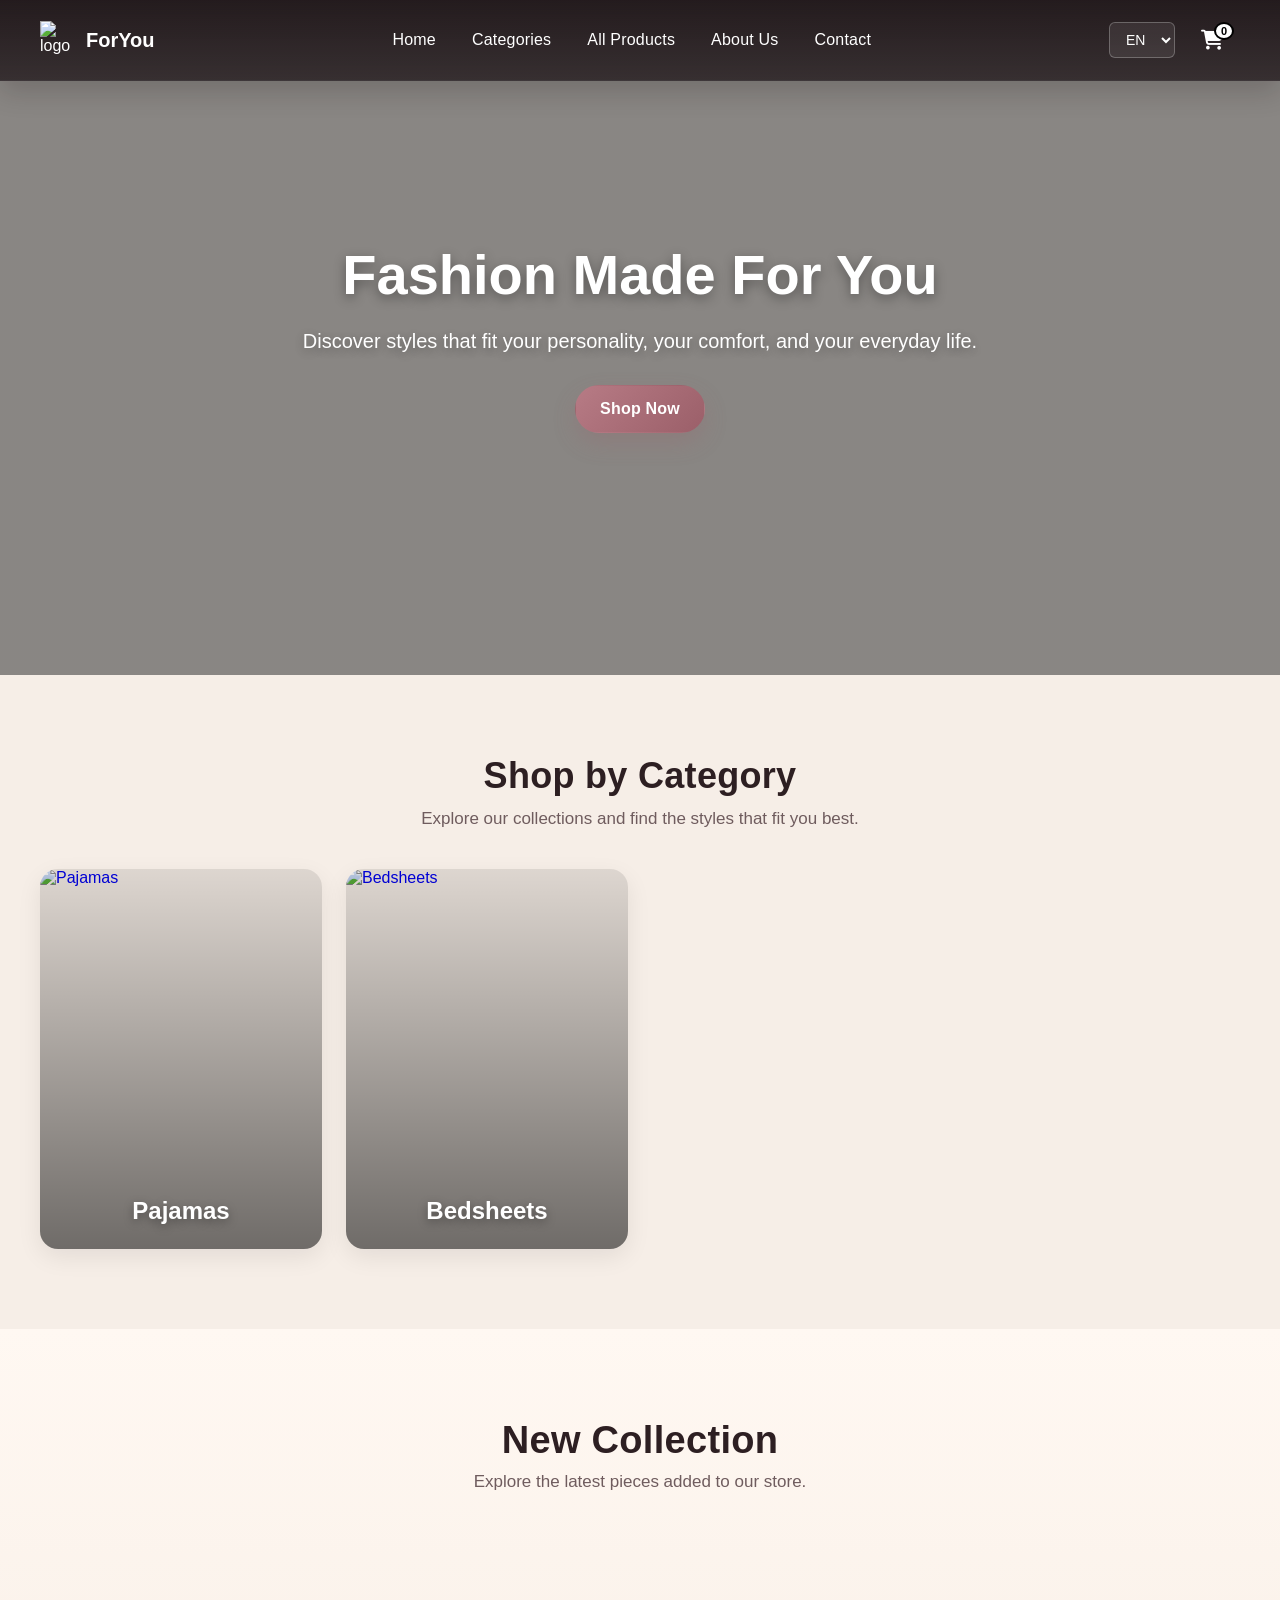
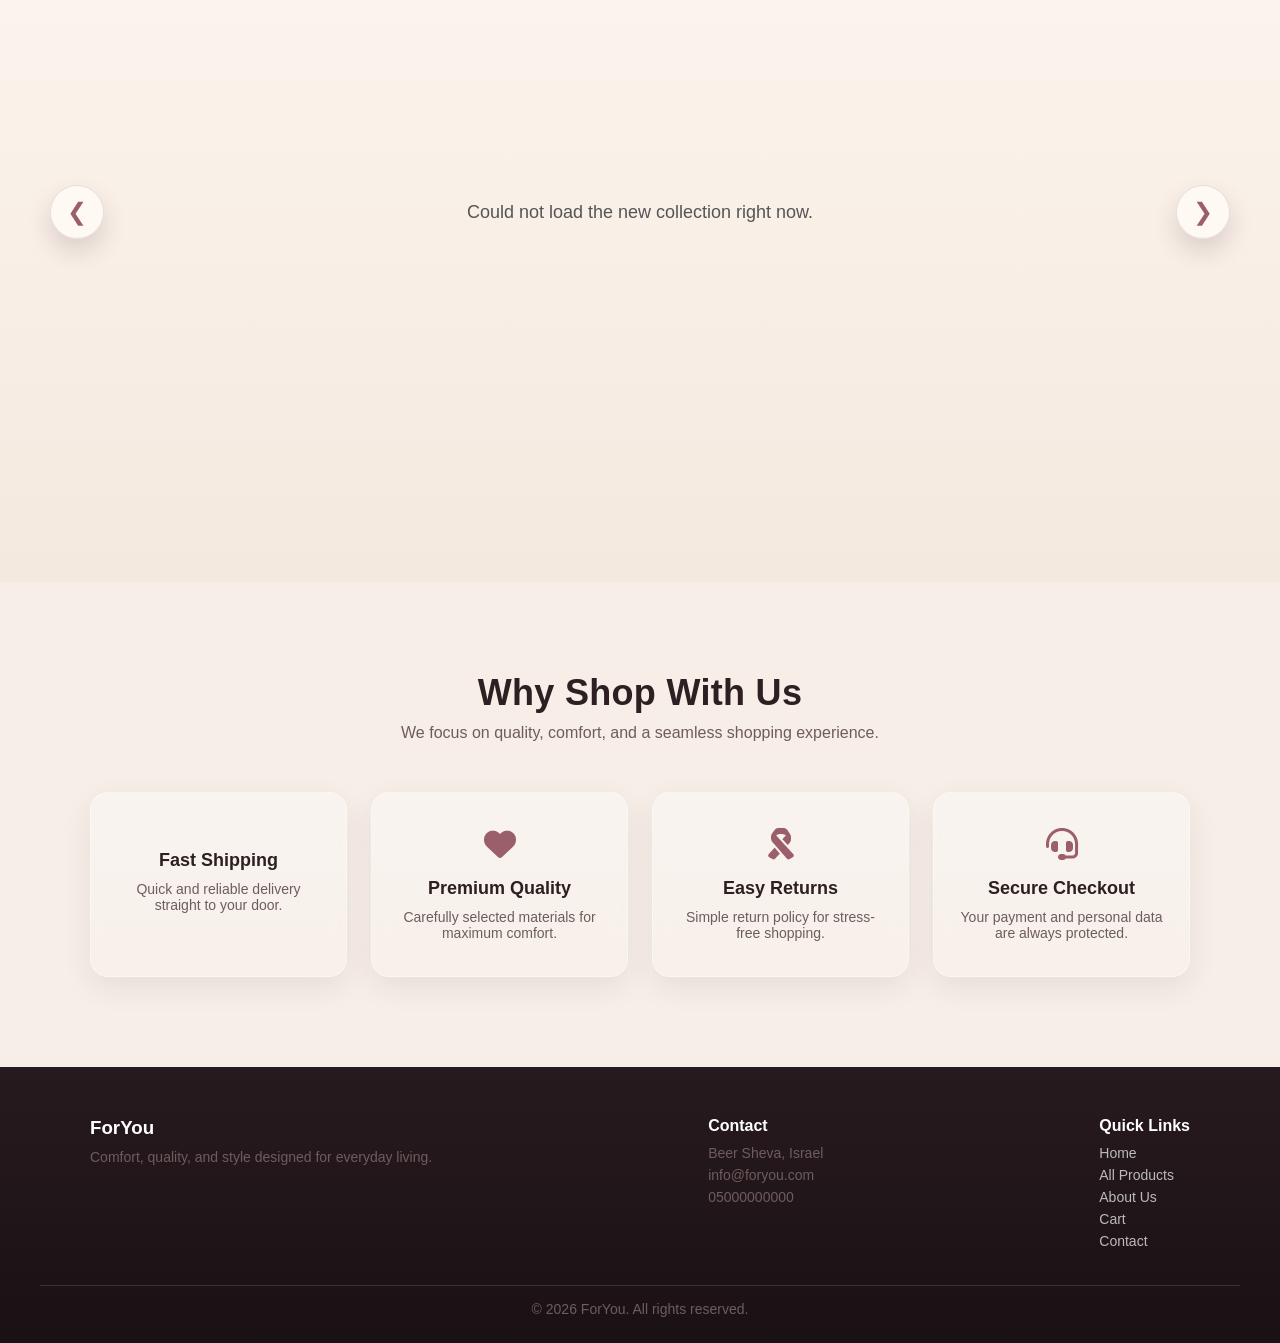
==== frontend/index.html @ 5f3ab76c "docs: add README, CONTRIBUTING, and MIT license" ====
<!doctype html>
<html lang="en">
  <head>
    <meta charset="UTF-8" />
    <link
      rel="stylesheet"
      href="https://cdnjs.cloudflare.com/ajax/libs/font-awesome/6.5.0/css/all.min.css"
    />
    <meta name="viewport" content="width=device-width, initial-scale=1.0" />
    <title>ForYou Store</title>
    <link rel="stylesheet" href="css/home.css" />
  </head>

  <body>
    <!-- Navigation Bar -->

    <header>
      <nav class="navbar">
        <a class="logolink" href="index.html">
          <div class="nav-left">
            <img
              src="https://upload.wikimedia.org/wikipedia/commons/a/a7/React-icon.svg"
              alt="logo"
              class="logo-img"
            />
            <span class="logo-text">ForYou</span>
          </div>
        </a>

        <ul class="nav-center" id="nav-menu">
          <li class="nav-item"><a href="index.html" data-i18n="home">Home</a></li>

          <li class="nav-item nav-item-categories">
            <div class="categories-nav-row">
              <a href="#" id="categoriesLink" data-i18n="categories">Categories</a>

              <button
                type="button"
                class="categories-toggle-mobile"
                id="mobileCategoriesToggle"
                aria-controls="mobileSubcategories"
                aria-expanded="false"
                aria-label="Open categories"
              >
                <i class="fa-solid fa-chevron-down"></i>
              </button>
            </div>

            <ul class="mobile-subcategories" id="mobileSubcategories">
              <!-- inserted by JS -->
            </ul>
          </li>

          <li class="nav-item"><a href="products.html" data-i18n="products">Products</a></li>
          <li class="nav-item"><a href="about.html" data-i18n="about">About Us</a></li>
          <li class="nav-item"><a href="#footer" data-i18n="contact">Contact</a></li>
        </ul>

        <div class="nav-right">
          <div class="language-switcher">
            <label for="languageSelect" class="sr-only" data-i18n="languageLabel">Select language</label>
            <select id="languageSelect" onchange="setLanguage(this.value)" aria-label="Select language">
              <option value="en">EN</option>
              <option value="he">HE</option>
            </select>
          </div>

          <a href="cart.html" class="cart">
            <i class="fa-solid fa-cart-shopping"></i>
            <span class="cart-count" id="cartCount">0</span>
          </a>

          <div class="menu-btn" id="menuBtn" aria-label="Open menu">☰</div>
        </div>
      </nav>
    </header>

    <div class="overlay" id="overlay"></div>

    <div class="categories-modal" id="categoriesModal" aria-hidden="true">
      <div class="categories-modal-content">
        <div class="categories-modal-header">
          <h2 data-i18n="checkCategories">Check Our Categories</h2>
          <button
            class="categories-close-btn"
            id="closeCategoriesModal"
            aria-label="Close categories"
          >
            <i class="fa-solid fa-xmark"></i>
          </button>
        </div>

        <div class="categories-modal-grid" id="categoriesModalGrid">
          <p class="categories-loading" data-i18n="loadingProducts">Loading products...</p>
        </div>
      </div>
    </div>

    <main>
      <!-- Hero Section -->

      <section class="hero">
        <div class="hero-content">
          <h1 data-i18n="heroTitle">Fashion Made For You</h1>

          <p data-i18n="heroText">
            Discover styles that fit your personality, your comfort, and your
            everyday life.
          </p>

          <a href="products.html" class="hero-btn" data-i18n="shopNow">Shop Now</a>
        </div>
      </section>

      <!-- Category -->
      <section class="categories-section">
        <div class="categories-header">
          <h2 data-i18n="shopByCategory">Shop by Category</h2>
          <p data-i18n="exploreCollections">Explore our collections and find the styles that fit you best.</p>
        </div>

        <div class="categories-grid">
          <a href="category.html?id=1" class="category-card">
            <img
              src="https://picsum.photos/seed/pajama/600/700"
              alt="Pajamas"
            />
            <div class="category-overlay">
              <h3 data-i18n="pajamas">Pajamas</h3>
            </div>
          </a>

          <a href="category.html?id=2" class="category-card">
            <img
              src="https://picsum.photos/seed/bedsheet/600/700"
              alt="Bedsheets"
            />
            <div class="category-overlay">
              <h3 data-i18n="bedsheets">Bedsheets</h3>
            </div>
          </a>
        </div>
      </section>

      <!-- New Collection -->

      <section class="new-collection-section">
        <div class="new-collection-header">
          <h2 data-i18n="newCollection">New Collection</h2>
          <p data-i18n="exploreLatest">Explore the latest pieces added to our store.</p>
        </div>

        <div class="new-collection-wrapper">
          <button
            class="collection-nav prev-btn"
            id="prevBtn"
            aria-label="Previous product"
          >
            &#10094;
          </button>

          <div class="collection-stage" id="collectionStage">
            <!-- cards inserted by JS -->
          </div>

          <button
            class="collection-nav next-btn"
            id="nextBtn"
            aria-label="Next product"
          >
            &#10095;
          </button>
        </div>
      </section>
      <!-- Why Shop with us -->
      <section class="why-shop">
        <div class="why-header">
          <h2 data-i18n="whyShop">Why Shop With Us</h2>
          <p data-i18n="shopFocus">
            We focus on quality, comfort, and a seamless shopping experience.
          </p>
        </div>

        <div class="why-grid">
          <div class="why-card">
            <i class="fa-solid fa-sparkles"></i>
            <h3 data-i18n="fastShipping">Fast Shipping</h3>
            <p data-i18n="shippingDesc">Quick and reliable delivery straight to your door.</p>
          </div>

          <div class="why-card">
            <i class="fa-solid fa-heart"></i>
            <h3 data-i18n="premiumQuality">Premium Quality</h3>
            <p data-i18n="qualityDesc">Carefully selected materials for maximum comfort.</p>
          </div>

          <div class="why-card">
            <i class="fa-solid fa-ribbon"></i>
            <h3 data-i18n="easyReturns">Easy Returns</h3>
            <p data-i18n="returnsDesc">Simple return policy for stress-free shopping.</p>
          </div>

          <div class="why-card">
            <i class="fa-solid fa-headset"></i>
            <h3 data-i18n="secureCheckout">Secure Checkout</h3>
            <p data-i18n="checkoutDesc">Your payment and personal data are always protected.</p>
          </div>
        </div>
      </section>

      <!--footer-->
      <footer class="footer" id="footer">
        <div class="footer-container">
          <div class="footer-brand">
            <h3 data-i18n="footerBrand">ForYou</h3>
            <p data-i18n="brandDesc">Comfort, quality, and style designed for everyday living.</p>
          </div>

          <div class="footer-contact">
            <h4 data-i18n="contactInfo">Contact</h4>
            <p data-i18n="beerSheva">Beer Sheva, Israel</p>
            <p data-i18n="email">info@foryou.com</p>
            <p data-i18n="phone">05000000000</p>
          </div>

          <div class="footer-links">
            <h4 data-i18n="quickLinks">Quick Links</h4>
            <a href="index.html" data-i18n="home">Home</a>
            <a href="products.html" data-i18n="products">Products</a>
            <a href="about.html" data-i18n="about">About Us</a>
            <a href="cart.html" data-i18n="cart">Cart</a>
            <a href="#footer" data-i18n="contact">Contact</a>
          </div>
        </div>

        <div class="footer-bottom">
          <p>© 2026 ForYou. All rights reserved.</p>
        </div>
      </footer>
      <script src="js/translations.js"></script>
      <script src="js/utils.js"></script>
      <script src="js/script.js"></script>
    </main>
  </body>
</html>
---- frontend/css/home.css ----
/* RESET */

* {
  margin: 0;
  padding: 0;
  box-sizing: border-box;
}

html,
body {
  height: 100%;
}

body {
  min-height: 100vh;
  display: flex;
  flex-direction: column;
}

.sr-only {
  position: absolute;
  width: 1px;
  height: 1px;
  padding: 0;
  margin: -1px;
  overflow: hidden;
  clip: rect(0, 0, 0, 0);
  white-space: nowrap;
  border: 0;
}

main {
  flex: 1;
}

/* NAVBAR */

.navbar {
  display: flex;
  align-items: center;
  justify-content: space-between;
  padding: 15px 40px;
  background: black;
  color: white;
  position: fixed;
  top: 0;
  left: 0;
  width: 100%;
  z-index: 1000;
  box-shadow: 0 2px 10px rgba(0, 0, 0, 0.8);
}

/* LOGO LINK */

.logolink {
  text-decoration: none;
  color: white;
}

/* LEFT SIDE */

.nav-left {
  display: flex;
  align-items: center;
  gap: 8px;
}

.logo-img {
  width: 38px;
  height: 38px;
  object-fit: contain;
  display: block;
  position: relative;
  z-index: 2000;
}

.logo-text {
  font-size: 20px;
  font-weight: bold;
  line-height: 1;
  position: relative;
  z-index: 2000;
}

/* CENTER LINKS */

.nav-center {
  list-style: none;
  display: flex;
  align-items: stretch;
}

.nav-item {
  display: flex;
  transition: background-color 0.25s ease;
}

.nav-item a {
  display: flex;
  align-items: center;
  padding: 15px 18px;
  text-decoration: none;
  color: white;
  font-size: 16px;
}

.nav-item:hover,
.nav-item:active {
  background-color: #222;
  border-radius: 8px;
  transition: background-color 0.25s ease;
}
.nav-item.active {
  background-color: #222;
  border-radius: 8px;
}
/* RIGHT SIDE */

.nav-right {
  display: flex;
  align-items: center;
  gap: 10px;
}

/* LANGUAGE SWITCHER */

.language-switcher select {
  background: transparent;
  border: 1px solid rgba(255, 255, 255, 0.3);
  color: white;
  padding: 8px 12px;
  border-radius: 6px;
  font-size: 14px;
  cursor: pointer;
  transition: background-color 0.25s ease, border-color 0.25s ease;
}

.language-switcher select:hover {
  background: rgba(255, 255, 255, 0.1);
  border-color: rgba(255, 255, 255, 0.5);
}

.language-switcher select:focus {
  outline: none;
  border-color: white;
  background: rgba(255, 255, 255, 0.1);
}

/* CART */

.cart {
  position: relative;
  display: flex;
  align-items: center;
  justify-content: center;
  padding: 12px;
  border-radius: 8px;
  text-decoration: none;
  color: white;
  transition: background-color 0.25s ease;
}

.cart:hover,
.cart:active {
  background-color: #222;
  border-radius: 8px;
  transition: background-color 0.25s ease;
}

.cart i {
  font-size: 20px;
}

.cart-count {
  position: absolute;
  top: -8px;
  right: -8px;
  background: #ff4444;
  color: white;
  border-radius: 50%;
  width: 20px;
  height: 20px;
  display: flex;
  align-items: center;
  justify-content: center;
  font-size: 12px;
  font-weight: bold;
  border: 2px solid black;
}

/* OVERLAY */

.overlay {
  position: fixed;
  inset: 0;
  background: rgba(0, 0, 0, 0.45);
  opacity: 0;
  visibility: hidden;
  transition:
    opacity 0.3s ease,
    visibility 0.3s ease;
  z-index: 999;
}

.overlay.active {
  opacity: 1;
  visibility: visible;
}

/* HERO PLACEHOLDER SECTIONS */

.hero {
  height: 75vh;
  display: flex;
  justify-content: center;
  align-items: center;
  text-align: center;
  padding: 20px;

  background-image:
    linear-gradient(rgba(0, 0, 0, 0.45), rgba(0, 0, 0, 0.45)),
    url("https://images.unsplash.com/photo-1529139574466-a303027c1d8b");
  background-size: cover;
  background-position: center;
  background-repeat: no-repeat;
}

.hero-content {
  color: white;
  max-width: 700px;
}

.hero-content h1 {
  font-size: 56px;
  font-weight: 700;
  margin-bottom: 18px;
  text-shadow: 0 4px 12px rgba(0, 0, 0, 0.35);
}

.hero-content p {
  font-size: 20px;
  line-height: 1.6;
  margin-bottom: 28px;
  text-shadow: 0 3px 10px rgba(0, 0, 0, 0.3);
}

.hero-btn {
  display: inline-block;
  padding: 16px 32px;
  background: white;
  color: black;
  text-decoration: none;
  font-size: 16px;
  font-weight: 600;
  border-radius: 50px;
  border: 2px solid white;
  transition:
    all 0.3s ease;
  box-shadow: 0 4px 15px rgba(0, 0, 0, 0.2);
  position: relative;
  overflow: hidden;
}

.hero-btn::before {
  content: '';
  position: absolute;
  top: 0;
  left: -100%;
  width: 100%;
  height: 100%;
  background: linear-gradient(90deg, transparent, rgba(0, 0, 0, 0.1), transparent);
  transition: left 0.5s;
}

.hero-btn:hover::before {
  left: 100%;
}

.hero-btn:hover {
  background: black;
  color: white;
  transform: translateY(-3px);
  box-shadow: 0 8px 25px rgba(0, 0, 0, 0.3);
}

.hero-btn:active {
  transform: translateY(-1px);
  box-shadow: 0 2px 10px rgba(0, 0, 0, 0.2);
}

/* RTL adjustments */
.rtl .hero-btn {
  display: block;
  margin: 0 auto;
}

/*Categories*/

.categories-section {
  padding: 80px 40px;
  background: #f8f8f8;
}

.categories-header {
  text-align: center;
  margin-bottom: 40px;
}

.categories-header h2 {
  font-size: 36px;
  margin-bottom: 12px;
  color: #111;
}

.categories-header p {
  font-size: 17px;
  color: #666;
}

.categories-grid {
  display: grid;
  grid-template-columns: repeat(4, 1fr);
  gap: 24px;
}

.category-card {
  position: relative;
  display: block;
  height: 380px;
  overflow: hidden;
  border-radius: 18px;
  text-decoration: none;
  box-shadow: 0 8px 24px rgba(0, 0, 0, 0.08);
}

.category-card img {
  width: 100%;
  height: 100%;
  object-fit: cover;
  display: block;
  transition: transform 0.4s ease;
}

.category-card:hover img {
  transform: scale(1.06);
}

.category-overlay {
  position: absolute;
  inset: 0;
  display: flex;
  align-items: flex-end;
  justify-content: center;
  padding: 24px;
  background: linear-gradient(to top, rgba(0, 0, 0, 0.55), rgba(0, 0, 0, 0.1));
}

.category-overlay h3 {
  color: white;
  font-size: 24px;
  font-weight: 700;
  text-shadow: 0 3px 10px rgba(0, 0, 0, 0.35);
}

/*New Collection Section*/
.new-collection-section {
  padding: 90px 20px;
  background: linear-gradient(to bottom, #faf8f6, #f3efea);
  overflow: hidden;
}

.new-collection-header {
  text-align: center;
  margin-bottom: 40px;
}

.new-collection-header h2 {
  font-size: 38px;
  color: #111;
  margin-bottom: 10px;
}

.new-collection-header p {
  font-size: 17px;
  color: #666;
}

/**
 * 3D Carousel: New Collection Slider
 * Uses perspective and transforms for depth effect
 * Card roles: current, prev, next, back-left, back-right
 * Smooth transitions on carousel navigation
 */
.collection-card {
  text-decoration: none;
  color: inherit;
  text-align: center;
}
.new-collection-wrapper {
  position: relative;
  max-width: 1200px;
  margin: 0 auto;
  min-height: 560px;
  display: flex;
  align-items: center;
  justify-content: center;
}

.collection-stage {
  position: relative;
  width: 100%;
  height: 520px;
  display: flex;
  align-items: center;
  justify-content: center;
  perspective: 1200px;
}

.collection-card {
  position: absolute;
  width: 320px;
  height: 460px;
  border-radius: 28px;
  overflow: hidden;
  background: white;
  box-shadow: 0 20px 45px rgba(0, 0, 0, 0.12);
  transition:
    transform 0.8s cubic-bezier(0.22, 1, 0.36, 1),
    opacity 0.8s ease,
    filter 0.8s ease,
    box-shadow 0.8s ease;
  will-change: transform, opacity, filter;
}

.collection-card img {
  width: 100%;
  height: 72%;
  object-fit: cover;
  display: block;
}

.collection-card-content {
  padding: 18px 18px 20px;
  background: white;
  height: 28%;
  display: flex;
  flex-direction: column;
  justify-content: center;
}

.collection-card-title {
  font-size: 20px;
  font-weight: 700;
  color: #111;
  margin-bottom: 8px;
}

.collection-card-price {
  font-size: 17px;
  font-weight: 600;
  color: #444;
}

.collection-card.current {
  z-index: 5;
  transform: translateX(0) scale(1.08);
  opacity: 1;
  filter: blur(0);
  box-shadow: 0 28px 60px rgba(0, 0, 0, 0.18);
}

.collection-card.prev {
  z-index: 4;
  transform: translateX(-240px) scale(0.88) rotateY(10deg);
  opacity: 0.72;
  filter: blur(2px);
}

.collection-card.next {
  z-index: 4;
  transform: translateX(240px) scale(0.88) rotateY(-10deg);
  opacity: 0.72;
  filter: blur(2px);
}

.collection-card.back-left {
  z-index: 2;
  transform: translateX(-390px) scale(0.72) rotateY(16deg);
  opacity: 0.34;
  filter: blur(5px);
}

.collection-card.back-right {
  z-index: 2;
  transform: translateX(390px) scale(0.72) rotateY(-16deg);
  opacity: 0.34;
  filter: blur(5px);
}

.collection-nav {
  position: absolute;
  top: 50%;
  transform: translateY(-50%);
  width: 54px;
  height: 54px;
  border: none;
  border-radius: 50%;
  background: rgba(255, 255, 255, 0.92);
  color: #111;
  font-size: 24px;
  cursor: pointer;
  z-index: 10;
  box-shadow: 0 10px 24px rgba(0, 0, 0, 0.14);
  transition:
    transform 0.25s ease,
    background-color 0.25s ease;
}

.collection-nav:hover {
  transform: translateY(-50%) scale(1.08);
  background: white;
}

.prev-btn {
  left: 10px;
}

.next-btn {
  right: 10px;
}

.collection-loading,
.collection-error,
.collection-empty {
  font-size: 18px;
  color: #555;
  text-align: center;
  padding: 40px 20px;
}

@media (max-width: 1000px) {
  .collection-card {
    width: 280px;
    height: 420px;
  }

  .collection-card.prev {
    transform: translateX(-180px) scale(0.84);
  }

  .collection-card.next {
    transform: translateX(180px) scale(0.84);
  }

  .collection-card.back-left {
    transform: translateX(-290px) scale(0.68);
  }

  .collection-card.back-right {
    transform: translateX(290px) scale(0.68);
  }
}

@media (max-width: 700px) {
  .new-collection-wrapper {
    min-height: 480px;
  }

  .collection-stage {
    height: 440px;
  }

  .collection-card {
    width: 240px;
    height: 360px;
  }

  .collection-card.current {
    transform: translateX(0) scale(1.03);
  }

  .collection-card.prev {
    transform: translateX(-95px) scale(0.78);
    opacity: 0.5;
    filter: blur(3px);
  }

  .collection-card.next {
    transform: translateX(95px) scale(0.78);
    opacity: 0.5;
    filter: blur(3px);
  }

  .collection-card.back-left,
  .collection-card.back-right {
    opacity: 0;
    pointer-events: none;
  }

  .collection-card-content {
    padding: 14px;
  }

  .collection-card-title {
    font-size: 17px;
  }

  .collection-card-price {
    font-size: 15px;
  }

  .collection-nav {
    width: 46px;
    height: 46px;
    font-size: 20px;
  }
}

/*Why Shop with us*/

.why-shop {
  padding: 90px 40px;
  background: #f8f8f8;
}

.why-header {
  text-align: center;
  margin-bottom: 50px;
}

.why-header h2 {
  font-size: 36px;
  margin-bottom: 10px;
  color: #111;
}

.why-header p {
  color: #666;
  font-size: 16px;
}

.why-grid {
  max-width: 1100px;
  margin: auto;

  display: grid;
  grid-template-columns: repeat(4, 1fr);
  gap: 30px;
}

.why-card {
  background: white;
  padding: 35px 25px;
  border-radius: 16px;

  text-align: center;

  box-shadow: 0 8px 20px rgba(0, 0, 0, 0.06);

  transition:
    transform 0.3s ease,
    box-shadow 0.3s ease;
}

.why-card:hover {
  transform: translateY(-6px);
  box-shadow: 0 15px 35px rgba(0, 0, 0, 0.1);
}

.why-card i {
  font-size: 32px;
  margin-bottom: 18px;
  color: #000;
}

.why-card h3 {
  font-size: 18px;
  margin-bottom: 10px;
}

.why-card p {
  font-size: 14px;
  color: #666;
}

@media (max-width: 900px) {
  .why-grid {
    grid-template-columns: repeat(2, 1fr);
  }
}

@media (max-width: 500px) {
  .why-grid {
    grid-template-columns: 1fr;
  }
}
.cart {
  display: flex;
  align-items: center;
  justify-content: center;
  padding: 15px 16px;
  border-radius: 8px;
  cursor: pointer;
  transition: background-color 0.3s ease;
  font-size: 20px;
  position: relative;
  text-decoration: none;
  color: white;
}

.cart:hover {
  background-color: #222;
}

.cart-count {
  position: absolute;
  top: 7px;
  right: 6px;
  min-width: 18px;
  height: 18px;
  border-radius: 50%;
  background: white;
  color: black;
  font-size: 11px;
  font-weight: 700;
  display: flex;
  align-items: center;
  justify-content: center;
  padding: 0 4px;
}

.categories-nav-row {
  display: flex;
  align-items: center;
  width: 100%;
}

.categories-nav-row a {
  flex: 1;
}

.categories-toggle-mobile {
  display: none;
  background: transparent;
  border: none;
  color: white;
  font-size: 14px;
  cursor: pointer;
  padding: 10px 12px;
}

.categories-toggle-mobile i {
  transition: transform 0.25s ease;
}

.categories-toggle-mobile.open i {
  transform: rotate(180deg);
}

.mobile-subcategories {
  display: none;
  list-style: none;
  width: 100%;
  padding-left: 10px;
  margin-top: 6px;
}

.mobile-subcategories.active {
  display: block;
}

.mobile-subcategories li {
  width: 100%;
}

.mobile-subcategories li a {
  display: block;
  width: 100%;
  padding: 10px 12px;
  color: #ddd;
  text-decoration: none;
  font-size: 14px;
  border-radius: 8px;
}

.mobile-subcategories li a:hover {
  background: #1d1d1d;
  color: white;
}

.categories-modal {
  position: fixed;
  inset: 0;
  background: rgba(0, 0, 0, 0.55);
  display: none;
  align-items: center;
  justify-content: center;
  padding: 30px;
  z-index: 3000;
}

.categories-modal.active {
  display: flex;
}

.categories-modal-content {
  width: min(1000px, 100%);
  max-height: 85vh;
  overflow-y: auto;
  background: white;
  border-radius: 24px;
  padding: 28px;
  box-shadow: 0 25px 60px rgba(0, 0, 0, 0.2);
}

.categories-modal-header {
  display: flex;
  align-items: center;
  justify-content: space-between;
  margin-bottom: 28px;
}

.categories-modal-header h2 {
  font-size: 32px;
  color: #111;
}

.categories-close-btn {
  width: 44px;
  height: 44px;
  border: none;
  background: #f2f2f2;
  border-radius: 50%;
  cursor: pointer;
  font-size: 18px;
}

.categories-close-btn:hover {
  background: #e8e8e8;
}

.categories-modal-grid {
  display: grid;
  grid-template-columns: repeat(3, 1fr);
  gap: 22px;
}

.category-modal-card {
  display: flex;
  align-items: center;
  justify-content: center;
  min-height: 160px;
  text-decoration: none;
  color: #111;
  background: #fafafa;
  border-radius: 18px;
  box-shadow: 0 8px 22px rgba(0, 0, 0, 0.07);
  transition:
    transform 0.25s ease,
    box-shadow 0.25s ease;
  padding: 20px;
  text-align: center;
}

.category-modal-card:hover {
  transform: translateY(-4px);
  box-shadow: 0 14px 28px rgba(0, 0, 0, 0.1);
}

.category-modal-card h3 {
  font-size: 22px;
}

.categories-loading,
.categories-error,
.categories-empty {
  grid-column: 1 / -1;
  text-align: center;
  font-size: 16px;
  color: #666;
  padding: 30px 10px;
}

@media (max-width: 900px) {
  .categories-modal-grid {
    grid-template-columns: repeat(2, 1fr);
  }
}

@media (max-width: 600px) {
  .categories-toggle-mobile {
    display: block;
  }

  .categories-modal {
    display: none !important;
  }

  .categories-modal-grid {
    grid-template-columns: 1fr;
  }

  .nav-item-categories {
    flex-direction: column;
    align-items: stretch;
  }
}

.footer {
  background: #111;
  color: white;
  padding: 50px 40px 20px;
}

.footer-container {
  max-width: 1100px;
  margin: auto;

  display: flex;
  justify-content: space-between;
  gap: 40px;

  flex-wrap: wrap;
}

.footer h3 {
  margin-bottom: 10px;
}

.footer h4 {
  margin-bottom: 10px;
}

.footer p {
  color: #bbb;
  font-size: 14px;
  margin-bottom: 6px;
}

.footer-links a {
  display: block;
  text-decoration: none;
  color: #bbb;
  font-size: 14px;
  margin-bottom: 6px;
}

.footer-links a:hover {
  color: white;
}

.footer-bottom {
  text-align: center;
  margin-top: 30px;
  border-top: 1px solid #333;
  padding-top: 15px;
  font-size: 13px;
  color: #888;
}
@media (max-width: 700px) {
  .footer-container {
    flex-direction: column;
    gap: 25px;
  }
}

/* MENU BUTTON */

.menu-btn {
  display: none;
  align-items: center;
  justify-content: center;
  padding: 12px 16px;
  border-radius: 8px;
  cursor: pointer;
  transition: background-color 0.3s ease;
  font-size: 26px;
}

.menu-btn:hover,
.menu-btn:active {
  background-color: #222;
  border-radius: 8px;
  transition: background-color 0.25s ease;
}

.menu-btn:focus-visible,
.categories-toggle-mobile:focus-visible,
.categories-close-btn:focus-visible,
.language-switcher select:focus-visible {
  outline: 2px solid #ffffff;
  outline-offset: 2px;
}

/* MOBILE */

@media (max-width: 600px) {
  .navbar {
    padding: 15px 20px;
  }

  .menu-btn {
    display: flex;
  }

  .nav-center {
    position: fixed;
    top: 0;
    left: 0;
    width: 60%;
    max-width: 280px;
    height: 100vh;
    background: black;
    flex-direction: column !important;
    align-items: flex-start;
    gap: 12px;
    padding: 90px 20px 20px 20px;
    transform: translateX(-100%);
    transition: transform 0.8s ease;
    z-index: 1000;
  }
  .nav-center {
    box-shadow: none;
  }

  .nav-center.active {
    transform: translateX(0);
    box-shadow: 6px 0 25px rgba(0, 0, 0, 0.35);
  }

  .nav-item {
    width: 100%;
    border-radius: 8px;
  }

  .nav-item a {
    width: 100%;
    padding: 14px 12px;
  }
}

/* Hebrew mobile menu from right */
body.rtl .nav-center {
  left: auto;
  right: 0;
  transform: translateX(100%);
  align-items: flex-end;
}

body.rtl .nav-center.active {
  transform: translateX(0);
}

@media (max-width: 600px) {
  .hero {
    height: 65vh;
    padding: 20px 16px;
  }

  .hero-content h1 {
    font-size: 34px;
    margin-bottom: 14px;
  }

  .hero-content p {
    font-size: 16px;
    margin-bottom: 22px;
  }

  .hero-btn {
    padding: 12px 24px;
    font-size: 15px;
  }
}

@media (max-width: 900px) {
  .categories-grid {
    grid-template-columns: repeat(2, 1fr);
  }
}

@media (max-width: 600px) {
  .categories-section {
    padding: 60px 20px;
  }

  .categories-header h2 {
    font-size: 28px;
  }

  .categories-header p {
    font-size: 15px;
  }

  .categories-grid {
    grid-template-columns: 1fr;
    gap: 18px;
  }

  .category-card {
    height: 300px;
  }

  .category-overlay h3 {
    font-size: 22px;
  }
}

/* About Section */
.about-section {
  padding: 80px 40px;
  background: #f8f8f8;
  min-height: 60vh;
}

.about-header {
  text-align: center;
  margin-bottom: 50px;
}

.about-header h1 {
  font-size: 42px;
  color: #111;
  margin-bottom: 15px;
  font-weight: 700;
}

.about-header p {
  font-size: 18px;
  color: #666;
  line-height: 1.5;
}

.about-content {
  max-width: 1100px;
  margin: 0 auto;
  display: grid;
  grid-template-columns: 1fr 1fr;
  gap: 50px;
  align-items: start;
}

.about-text h2 {
  font-size: 28px;
  color: #111;
  margin-bottom: 15px;
  font-weight: 600;
}

.about-text p {
  font-size: 16px;
  color: #555;
  line-height: 1.6;
  margin-bottom: 20px;
}

.about-text ul {
  list-style: none;
  padding: 0;
}

.about-text li {
  font-size: 16px;
  color: #555;
  margin-bottom: 8px;
  padding-left: 20px;
  position: relative;
}

.about-text li::before {
  content: "✓";
  color: #000;
  font-weight: bold;
  position: absolute;
  left: 0;
}

.about-image img {
  width: 100%;
  height: auto;
  border-radius: 16px;
  box-shadow: 0 10px 30px rgba(0, 0, 0, 0.1);
}

@media (max-width: 900px) {
  .about-content {
    grid-template-columns: 1fr;
    gap: 30px;
  }

  .about-header h1 {
    font-size: 32px;
  }
}

@media (max-width: 600px) {
  .about-section {
    padding: 60px 20px;
  }

  .about-header h1 {
    font-size: 28px;
  }

  .about-text h2 {
    font-size: 24px;
  }
}

/* RTL SUPPORT */

body.rtl {
  direction: rtl;
}

.rtl-text {
  direction: rtl;
  text-align: right;
}

body.rtl .nav-center {
  flex-direction: row-reverse;
}

body.rtl .nav-center {
  direction: ltr; /* Keep navbar LTR for consistency */
}

body.rtl .hero-content {
  direction: rtl;
  text-align: right;
}

body.rtl .categories-header,
body.rtl .new-collection-header,
body.rtl .why-header {
  direction: rtl;
  text-align: right;
}

body.rtl .why-card p,
body.rtl .categories-header p,
body.rtl .new-collection-header p,
body.rtl .hero-content p {
  direction: rtl;
  text-align: right;
}

body.rtl .footer-container {
  direction: rtl;
  text-align: right;
}

body.rtl .footer p,
body.rtl .footer a {
  direction: rtl;
  text-align: right;
}

/* Keep carousel LTR to preserve functionality */
body.rtl .new-collection-wrapper {
  direction: ltr;
}

body.rtl .hero-btn,
body.rtl .why-card,
body.rtl .category-card,
body.rtl .collection-card {
  margin-left: auto;
  margin-right: auto;
  text-align: center;
}

/* HEBREW FONT */

@import url('https://fonts.googleapis.com/css2?family=Assistant:wght@300;400;500;600;700&display=swap');

body.rtl {
  font-family: 'Assistant', sans-serif;
}

/* Premium warm theme polish (non-breaking visual overrides) */
:root {
  --bg-soft: #f9f4ef;
  --bg-section: #f6eee7;
  --surface: #fffaf6;
  --surface-strong: #ffffff;
  --text-main: #2d1f22;
  --text-soft: #6f5c5e;
  --accent: #b77b85;
  --accent-deep: #9b5f69;
  --border-soft: rgba(116, 80, 85, 0.16);
  --shadow-soft: 0 10px 30px rgba(77, 43, 50, 0.08);
  --shadow-hover: 0 18px 36px rgba(77, 43, 50, 0.14);
}

body {
  background: var(--bg-soft);
  color: var(--text-main);
  font-family: "Segoe UI", "Inter", Arial, sans-serif;
}

.navbar {
  background: linear-gradient(to bottom, rgba(27, 18, 21, 0.92), rgba(27, 18, 21, 0.75));
  border-bottom: 1px solid rgba(255, 255, 255, 0.12);
  box-shadow: 0 10px 28px rgba(23, 13, 17, 0.2);
  transition: background-color 0.35s ease, box-shadow 0.35s ease, backdrop-filter 0.35s ease;
}

.navbar.scrolled {
  background: rgba(35, 22, 27, 0.58);
  backdrop-filter: saturate(140%) blur(10px);
  box-shadow: 0 8px 24px rgba(23, 13, 17, 0.28);
}

.nav-item a {
  letter-spacing: 0.2px;
}

.nav-item:hover,
.nav-item:active,
.nav-item.active,
.cart:hover,
.cart:active,
.menu-btn:hover,
.menu-btn:active {
  background-color: rgba(255, 255, 255, 0.1);
}

.language-switcher select {
  background: rgba(255, 255, 255, 0.08);
  border: 1px solid rgba(255, 255, 255, 0.25);
}

.language-switcher select option {
  color: #1b1114;
}

.categories-section,
.why-shop,
.about-section {
  background: var(--bg-section);
}

.new-collection-section {
  background: linear-gradient(to bottom, #fff8f2, #f4e9df);
}

.categories-header h2,
.new-collection-header h2,
.why-header h2,
.about-header h1 {
  color: var(--text-main);
  letter-spacing: 0.3px;
}

.categories-header p,
.new-collection-header p,
.why-header p,
.about-header p,
.about-text p,
.footer p {
  color: var(--text-soft);
}

/* Unified button language for primary actions */
.hero-btn,
.add-to-cart-btn,
.cart-btn,
.cart-btn-dark,
.cart-btn-light {
  display: inline-flex;
  align-items: center;
  justify-content: center;
  min-height: 48px;
  padding: 13px 24px;
  border-radius: 999px;
  border: 1px solid transparent;
  background: linear-gradient(135deg, var(--accent), var(--accent-deep));
  color: #fff;
  font-weight: 600;
  letter-spacing: 0.2px;
  box-shadow: 0 10px 22px rgba(155, 95, 105, 0.26);
  transition: transform 0.22s ease, box-shadow 0.22s ease, filter 0.22s ease;
}

.hero-btn:hover,
.add-to-cart-btn:hover,
.cart-btn:hover,
.cart-btn-dark:hover,
.cart-btn-light:hover {
  transform: translateY(-2px);
  box-shadow: 0 14px 28px rgba(155, 95, 105, 0.34);
  filter: brightness(1.04);
}

.hero-btn:active,
.add-to-cart-btn:active,
.cart-btn:active,
.cart-btn-dark:active,
.cart-btn-light:active {
  transform: translateY(0);
}

.collection-nav {
  border: 1px solid var(--border-soft);
  background: rgba(255, 250, 246, 0.9);
  color: var(--accent-deep);
  box-shadow: 0 12px 24px rgba(77, 43, 50, 0.16);
}

.collection-nav:hover {
  background: #fff;
}

.collection-card {
  border: 1px solid rgba(183, 123, 133, 0.14);
  box-shadow: 0 20px 44px rgba(77, 43, 50, 0.12);
  transition:
    transform 0.95s cubic-bezier(0.2, 0.8, 0.2, 1),
    opacity 0.85s ease,
    filter 0.85s ease,
    box-shadow 0.85s ease;
}

.collection-card.current {
  box-shadow: 0 30px 56px rgba(77, 43, 50, 0.2);
  animation: collectionFloat 4.5s ease-in-out infinite;
}

.collection-card-content {
  background: var(--surface);
  transition: transform 0.4s ease;
}

.collection-card-title,
.collection-card-price {
  color: var(--text-main);
}

.collection-card.current .collection-card-content {
  transform: translateY(-2px);
}

@keyframes collectionFloat {
  0%,
  100% {
    transform: translateX(0) scale(1.08);
  }
  50% {
    transform: translateX(0) scale(1.095);
  }
}

.why-grid {
  gap: 24px;
}

.why-card {
  background: linear-gradient(
    to bottom,
    rgba(255, 255, 255, 0.34),
    rgba(255, 250, 246, 0.2)
  );
  border: 1px solid rgba(255, 255, 255, 0.36);
  box-shadow: var(--shadow-soft);
  border-radius: 18px;
  backdrop-filter: blur(8px);
  transition: transform 0.25s ease, box-shadow 0.25s ease, border-color 0.25s ease;
}

.why-card:hover {
  transform: translateY(-6px);
  box-shadow: var(--shadow-hover);
  border-color: rgba(183, 123, 133, 0.42);
}

.why-card i {
  color: var(--accent-deep);
}

.why-card p {
  color: var(--text-soft);
}

.footer {
  background: linear-gradient(to bottom, #271a1e, #1a1114);
}

/* Keep navbar alignment stable in Hebrew on desktop */
body.rtl .navbar {
  direction: ltr;
}

body.rtl .nav-center {
  flex-direction: row-reverse !important;
  justify-content: center;
  left: auto;
  right: auto;
  transform: none;
  align-items: stretch;
}

/* Keep centered CTAs centered in both LTR/RTL */
body.rtl .hero-btn,
body.rtl .cart-btn,
body.rtl .add-to-cart-btn {
  margin-inline: auto;
}

@media (max-width: 600px) {
  .navbar {
    background: rgba(28, 18, 22, 0.9);
  }

  body.rtl .nav-center {
    left: auto;
    right: 0;
    transform: translateX(100%);
    align-items: flex-end;
    justify-content: flex-start;
  }

  body.rtl .nav-center.active {
    transform: translateX(0);
  }
}
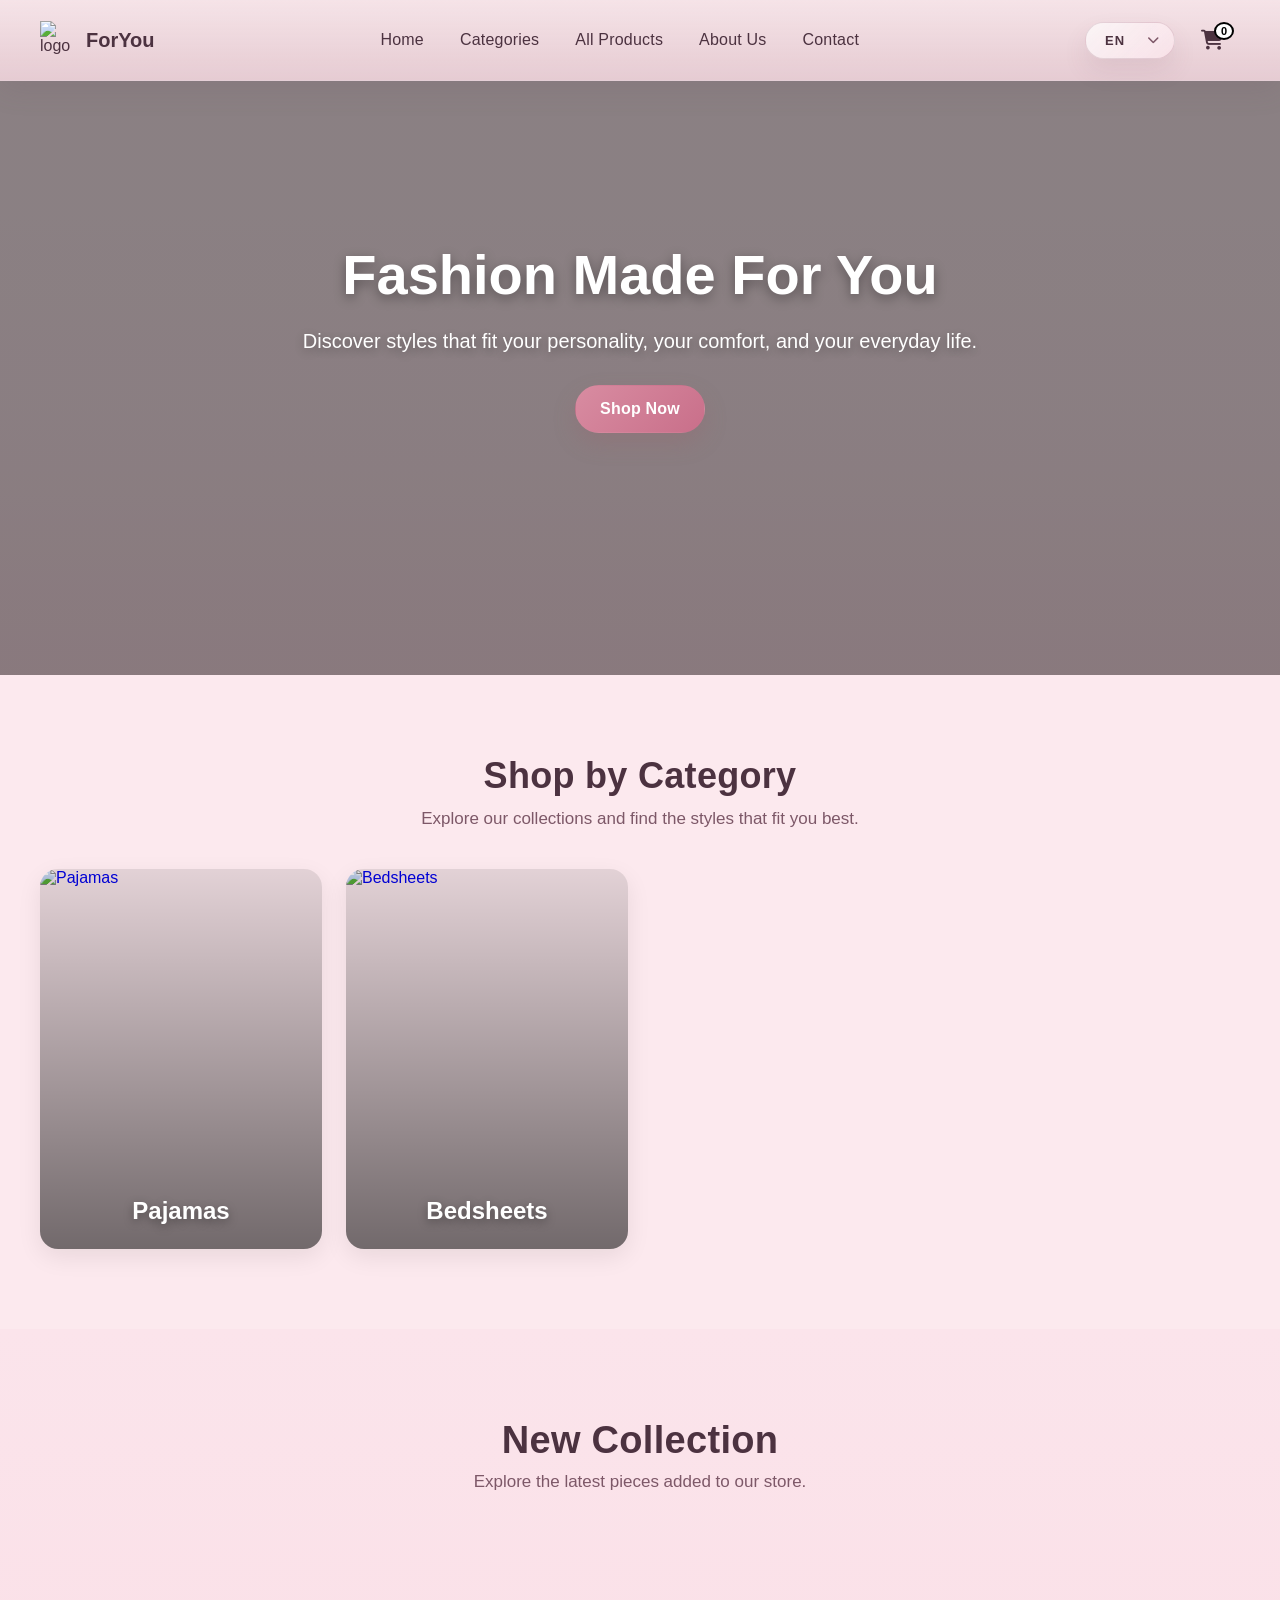
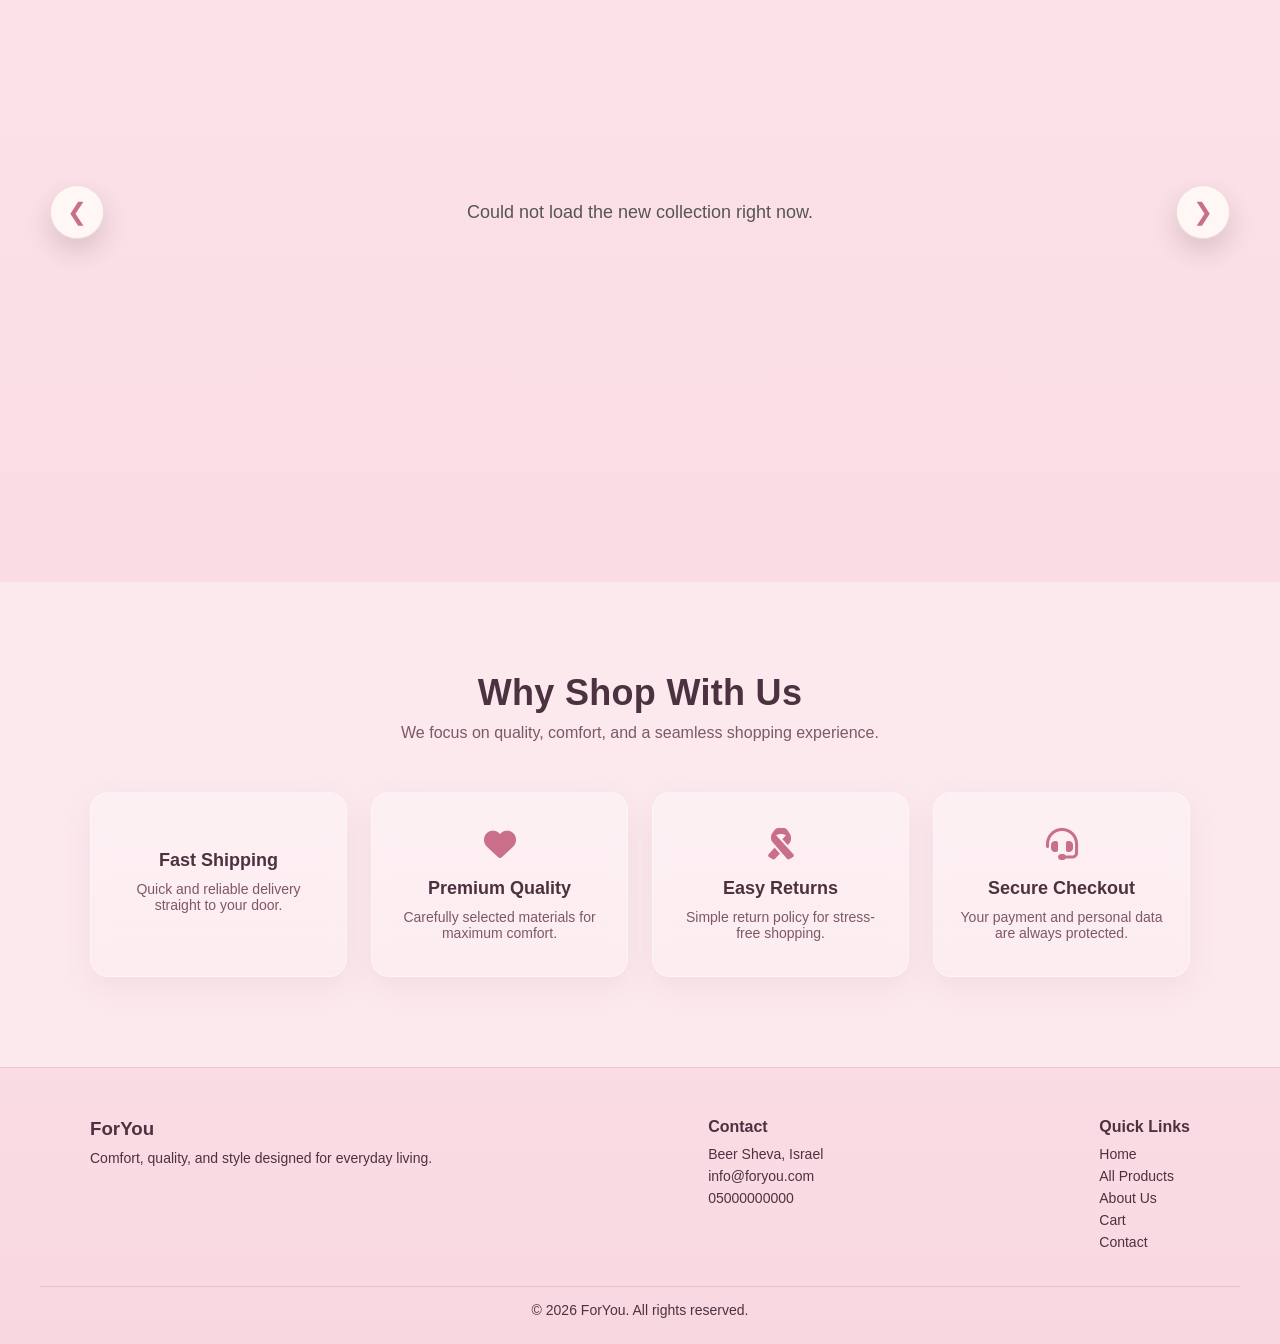
==== commit b6e623de: "feat: themed language dropdown, pink color palette, parallax hero, Hebrew RTL centering" ====
--- a/frontend/index.html
+++ b/frontend/index.html
@@ -57,12 +57,23 @@
         </ul>
 
         <div class="nav-right">
-          <div class="language-switcher">
-            <label for="languageSelect" class="sr-only" data-i18n="languageLabel">Select language</label>
-            <select id="languageSelect" onchange="setLanguage(this.value)" aria-label="Select language">
-              <option value="en">EN</option>
-              <option value="he">HE</option>
-            </select>
+          <div class="language-switcher" data-language-switcher>
+            <button
+              type="button"
+              class="language-toggle"
+              data-language-toggle
+              aria-label="Select language"
+              aria-haspopup="true"
+              aria-expanded="false"
+            >
+              <span class="language-current" data-language-current>EN</span>
+              <i class="fa-solid fa-chevron-down"></i>
+            </button>
+
+            <div class="language-menu" data-language-menu hidden>
+              <button type="button" class="language-option" data-language-option="en">English</button>
+              <button type="button" class="language-option" data-language-option="he">עברית</button>
+            </div>
           </div>
 
           <a href="cart.html" class="cart">
--- a/frontend/css/home.css
+++ b/frontend/css/home.css
@@ -124,26 +124,138 @@
 
 /* LANGUAGE SWITCHER */
 
-.language-switcher select {
+.language-switcher {
+  position: relative;
+  display: flex;
+  align-items: center;
+  min-width: 88px;
+  border-radius: 999px;
+  overflow: visible;
+  background: linear-gradient(135deg, rgba(255, 255, 255, 0.12), rgba(255, 255, 255, 0.05));
+  border: 1px solid rgba(255, 255, 255, 0.22);
+  box-shadow: 0 10px 22px rgba(11, 7, 8, 0.18);
+  backdrop-filter: blur(10px);
+  transition:
+    transform 0.25s ease,
+    border-color 0.25s ease,
+    box-shadow 0.25s ease,
+    background-color 0.25s ease;
+}
+
+.language-switcher::after {
+  content: none;
+}
+
+.language-switcher:hover {
+  transform: translateY(-1px);
+  border-color: rgba(255, 255, 255, 0.36);
+  box-shadow: 0 12px 26px rgba(11, 7, 8, 0.24);
+}
+
+.language-toggle {
+  display: inline-flex;
+  align-items: center;
+  justify-content: space-between;
+  gap: 10px;
+  width: 100%;
+  min-width: 88px;
   background: transparent;
-  border: 1px solid rgba(255, 255, 255, 0.3);
+  border: none;
   color: white;
-  padding: 8px 12px;
-  border-radius: 6px;
+  padding: 10px 14px;
+  font-size: 13px;
+  font-weight: 700;
+  letter-spacing: 0.08em;
+  text-transform: uppercase;
+  cursor: pointer;
+  border-radius: 999px;
+  transition:
+    color 0.25s ease,
+    background-color 0.25s ease,
+    transform 0.25s ease;
+}
+
+.language-toggle i {
+  font-size: 12px;
+  color: rgba(255, 255, 255, 0.8);
+  transition: transform 0.25s ease, color 0.25s ease;
+}
+
+.language-switcher.open .language-toggle i {
+  transform: rotate(180deg);
+}
+
+.language-toggle:hover {
+  background: rgba(255, 255, 255, 0.06);
+}
+
+.language-toggle:focus {
+  outline: none;
+  background: rgba(255, 255, 255, 0.08);
+}
+
+.language-current {
+  display: inline-flex;
+  align-items: center;
+  justify-content: center;
+  min-width: 30px;
+}
+
+.language-menu {
+  position: absolute;
+  top: calc(100% + 10px);
+  right: 0;
+  min-width: 170px;
+  display: flex;
+  flex-direction: column;
+  gap: 4px;
+  padding: 8px;
+  border-radius: 18px;
+  background: linear-gradient(180deg, rgba(39, 26, 30, 0.98), rgba(28, 18, 22, 0.98));
+  border: 1px solid rgba(255, 255, 255, 0.14);
+  box-shadow: 0 18px 34px rgba(11, 7, 8, 0.28);
+  backdrop-filter: blur(12px);
+  z-index: 1600;
+}
+
+.language-menu[hidden] {
+  display: none !important;
+}
+
+body.rtl .language-menu {
+  right: auto;
+  left: 0;
+}
+
+.language-option {
+  width: 100%;
+  border: none;
+  background: transparent;
+  color: rgba(255, 255, 255, 0.9);
+  text-align: left;
+  padding: 11px 12px;
+  border-radius: 12px;
   font-size: 14px;
+  font-weight: 600;
   cursor: pointer;
-  transition: background-color 0.25s ease, border-color 0.25s ease;
-}
-
-.language-switcher select:hover {
+  transition:
+    background-color 0.22s ease,
+    color 0.22s ease,
+    transform 0.22s ease;
+}
+
+body.rtl .language-option {
+  text-align: right;
+}
+
+.language-option:hover,
+.language-option.active {
   background: rgba(255, 255, 255, 0.1);
-  border-color: rgba(255, 255, 255, 0.5);
-}
-
-.language-switcher select:focus {
-  outline: none;
-  border-color: white;
-  background: rgba(255, 255, 255, 0.1);
+  color: #ffffff;
+}
+
+.language-option:active {
+  transform: scale(0.99);
 }
 
 /* CART */
@@ -223,6 +335,14 @@
   background-size: cover;
   background-position: center;
   background-repeat: no-repeat;
+  background-attachment: fixed; /* Parallax: image moves slower than the page while scrolling */
+}
+
+/* Disable parallax on mobile — iOS ignores fixed attachment and causes blurry renders */
+@media (max-width: 768px) {
+  .hero {
+    background-attachment: scroll;
+  }
 }
 
 .hero-content {
@@ -985,9 +1105,11 @@
 }
 
 .menu-btn:focus-visible,
+.language-toggle:focus-visible,
+.language-option:focus-visible,
 .categories-toggle-mobile:focus-visible,
 .categories-close-btn:focus-visible,
-.language-switcher select:focus-visible {
+.language-toggle:focus-visible {
   outline: 2px solid #ffffff;
   outline-offset: 2px;
 }
@@ -996,30 +1118,38 @@
 
 @media (max-width: 600px) {
   .navbar {
-    padding: 15px 20px;
+    padding: 14px 16px;
+    gap: 12px;
+  }
+
+  .nav-right {
+    margin-inline-start: auto;
+    gap: 8px;
   }
 
   .menu-btn {
     display: flex;
+    flex-shrink: 0;
   }
 
   .nav-center {
     position: fixed;
     top: 0;
     left: 0;
-    width: 60%;
-    max-width: 280px;
+    width: min(82vw, 320px);
     height: 100vh;
-    background: black;
+    background: linear-gradient(to bottom, rgba(28, 18, 22, 0.98), rgba(22, 13, 17, 0.98));
     flex-direction: column !important;
-    align-items: flex-start;
-    gap: 12px;
-    padding: 90px 20px 20px 20px;
+    align-items: stretch;
+    justify-content: flex-start;
+    gap: 8px;
+    padding: 88px 16px 20px;
     transform: translateX(-100%);
-    transition: transform 0.8s ease;
+    transition:
+      transform 0.35s ease,
+      box-shadow 0.35s ease;
     z-index: 1000;
-  }
-  .nav-center {
+    overflow-y: auto;
     box-shadow: none;
   }
 
@@ -1030,28 +1160,93 @@
 
   .nav-item {
     width: 100%;
-    border-radius: 8px;
+    display: flex;
+    flex-direction: column;
+    border-radius: 14px;
   }
 
   .nav-item a {
     width: 100%;
-    padding: 14px 12px;
-  }
-}
-
-/* Hebrew mobile menu from right */
-body.rtl .nav-center {
-  left: auto;
-  right: 0;
-  transform: translateX(100%);
-  align-items: flex-end;
-}
-
-body.rtl .nav-center.active {
-  transform: translateX(0);
+    padding: 14px 14px;
+    border-radius: 14px;
+  }
+
+  .categories-nav-row {
+    width: 100%;
+    align-items: center;
+    gap: 8px;
+  }
+
+  .categories-nav-row a {
+    min-width: 0;
+  }
+
+  .nav-item-language {
+    margin-top: 12px;
+    padding-top: 12px;
+    border-top: 1px solid rgba(255, 255, 255, 0.12);
+  }
+
+  .nav-item-language:hover,
+  .nav-item-language:active {
+    background: transparent;
+  }
+
+  .nav-item-language .language-switcher {
+    width: 100%;
+    border-radius: 16px;
+  }
+
+  .nav-item-language .language-toggle {
+    width: 100%;
+    padding-top: 12px;
+    padding-bottom: 12px;
+  }
+
+  .nav-item-language .language-menu {
+    position: static;
+    top: auto;
+    right: auto;
+    left: auto;
+    width: 100%;
+    min-width: 0;
+    margin-top: 8px;
+    border-radius: 14px;
+    box-shadow: none;
+    background: rgba(255, 255, 255, 0.06);
+  }
 }
 
 @media (max-width: 600px) {
+  body.rtl .nav-center {
+    left: auto;
+    right: 0;
+    transform: translateX(100%);
+    flex-direction: column !important;
+    align-items: stretch;
+    direction: rtl;
+    text-align: right;
+  }
+
+  body.rtl .nav-center.active {
+    transform: translateX(0);
+    box-shadow: -6px 0 25px rgba(0, 0, 0, 0.35);
+  }
+
+  body.rtl .categories-nav-row {
+    flex-direction: row-reverse;
+  }
+
+  body.rtl .nav-item a,
+  body.rtl .mobile-subcategories li a {
+    text-align: right;
+  }
+
+  body.rtl .mobile-subcategories {
+    padding-left: 0;
+    padding-right: 10px;
+  }
+
   .hero {
     height: 65vh;
     padding: 20px 16px;
@@ -1218,32 +1413,45 @@
   text-align: right;
 }
 
-body.rtl .nav-center {
-  flex-direction: row-reverse;
-}
-
-body.rtl .nav-center {
-  direction: ltr; /* Keep navbar LTR for consistency */
+@media (min-width: 601px) {
+  body.rtl .navbar {
+    direction: ltr;
+  }
+
+  body.rtl .nav-center {
+    flex-direction: row-reverse;
+    justify-content: center;
+  }
 }
 
 body.rtl .hero-content {
   direction: rtl;
-  text-align: right;
+  text-align: center;
 }
 
 body.rtl .categories-header,
 body.rtl .new-collection-header,
-body.rtl .why-header {
+body.rtl .why-header,
+body.rtl .about-header,
+body.rtl .about-text,
+body.rtl .page-header,
+body.rtl .category-header,
+body.rtl .cart-header {
   direction: rtl;
-  text-align: right;
+  text-align: center;
 }
 
 body.rtl .why-card p,
 body.rtl .categories-header p,
 body.rtl .new-collection-header p,
-body.rtl .hero-content p {
+body.rtl .hero-content p,
+body.rtl .about-header p,
+body.rtl .about-text p,
+body.rtl .page-header p,
+body.rtl .category-header p,
+body.rtl .cart-header p {
   direction: rtl;
-  text-align: right;
+  text-align: center;
 }
 
 body.rtl .footer-container {
@@ -1281,36 +1489,47 @@
 
 /* Premium warm theme polish (non-breaking visual overrides) */
 :root {
-  --bg-soft: #f9f4ef;
-  --bg-section: #f6eee7;
-  --surface: #fffaf6;
-  --surface-strong: #ffffff;
-  --text-main: #2d1f22;
-  --text-soft: #6f5c5e;
-  --accent: #b77b85;
-  --accent-deep: #9b5f69;
-  --border-soft: rgba(116, 80, 85, 0.16);
-  --shadow-soft: 0 10px 30px rgba(77, 43, 50, 0.08);
-  --shadow-hover: 0 18px 36px rgba(77, 43, 50, 0.14);
+  --bg-soft: #FCE9EE;
+  --bg-section: #FCE9EE;
+  --surface: #FBE4EB;
+  --surface-strong: #FADCE4;
+  --surface-deep: #F9D7E1;
+  --text-main: #4c3240;
+  --text-soft: #7d5868;
+  --accent: #d88ca1;
+  --accent-deep: #c96f8a;
+  --border-soft: rgba(125, 88, 104, 0.16);
+  --shadow-soft: 0 10px 30px rgba(110, 73, 90, 0.08);
+  --shadow-hover: 0 18px 36px rgba(110, 73, 90, 0.14);
 }
 
 body {
-  background: var(--bg-soft);
+  background: linear-gradient(to bottom, #FCE9EE 0%, #FCE9EE 24%, #FBE4EB 52%, #FADCE4 76%, #F9D7E1 100%);
   color: var(--text-main);
   font-family: "Segoe UI", "Inter", Arial, sans-serif;
 }
 
 .navbar {
-  background: linear-gradient(to bottom, rgba(27, 18, 21, 0.92), rgba(27, 18, 21, 0.75));
-  border-bottom: 1px solid rgba(255, 255, 255, 0.12);
-  box-shadow: 0 10px 28px rgba(23, 13, 17, 0.2);
+  background: linear-gradient(to bottom, rgba(252, 233, 238, 0.94), rgba(250, 220, 228, 0.82));
+  border-bottom: 1px solid rgba(125, 88, 104, 0.14);
+  box-shadow: 0 10px 28px rgba(110, 73, 90, 0.12);
   transition: background-color 0.35s ease, box-shadow 0.35s ease, backdrop-filter 0.35s ease;
 }
 
 .navbar.scrolled {
-  background: rgba(35, 22, 27, 0.58);
+  background: rgba(252, 233, 238, 0.74);
   backdrop-filter: saturate(140%) blur(10px);
-  box-shadow: 0 8px 24px rgba(23, 13, 17, 0.28);
+  box-shadow: 0 8px 24px rgba(110, 73, 90, 0.16);
+}
+
+.logolink,
+.logo-text,
+.nav-item a,
+.cart,
+.menu-btn,
+.categories-toggle-mobile,
+.language-toggle {
+  color: var(--text-main);
 }
 
 .nav-item a {
@@ -1324,16 +1543,37 @@
 .cart:active,
 .menu-btn:hover,
 .menu-btn:active {
-  background-color: rgba(255, 255, 255, 0.1);
-}
-
-.language-switcher select {
-  background: rgba(255, 255, 255, 0.08);
-  border: 1px solid rgba(255, 255, 255, 0.25);
-}
-
-.language-switcher select option {
-  color: #1b1114;
+  background-color: rgba(201, 111, 138, 0.14);
+}
+
+.language-toggle {
+  background: rgba(255, 255, 255, 0.28);
+}
+
+.language-switcher {
+  background: linear-gradient(135deg, rgba(255, 255, 255, 0.6), rgba(249, 215, 225, 0.72));
+  border-color: rgba(125, 88, 104, 0.16);
+  box-shadow: 0 12px 24px rgba(110, 73, 90, 0.1);
+}
+
+.language-toggle i {
+  color: var(--text-soft);
+}
+
+.language-menu {
+  background: linear-gradient(to bottom, #FCE9EE, #FADCE4);
+  border-color: rgba(125, 88, 104, 0.14);
+  box-shadow: 0 18px 34px rgba(110, 73, 90, 0.12);
+}
+
+.language-option {
+  color: var(--text-main);
+}
+
+.language-option:hover,
+.language-option.active {
+  background: rgba(201, 111, 138, 0.12);
+  color: var(--text-main);
 }
 
 .categories-section,
@@ -1343,7 +1583,7 @@
 }
 
 .new-collection-section {
-  background: linear-gradient(to bottom, #fff8f2, #f4e9df);
+  background: linear-gradient(to bottom, #FBE4EB, #FADCE4);
 }
 
 .categories-header h2,
@@ -1484,21 +1724,21 @@
 }
 
 .footer {
-  background: linear-gradient(to bottom, #271a1e, #1a1114);
-}
-
-/* Keep navbar alignment stable in Hebrew on desktop */
-body.rtl .navbar {
-  direction: ltr;
-}
-
-body.rtl .nav-center {
-  flex-direction: row-reverse !important;
-  justify-content: center;
-  left: auto;
-  right: auto;
-  transform: none;
-  align-items: stretch;
+  background: linear-gradient(to bottom, #FADCE4, #F9D7E1);
+  border-top: 1px solid rgba(125, 88, 104, 0.12);
+}
+
+.footer,
+.footer h3,
+.footer h4,
+.footer p,
+.footer-links a {
+  color: var(--text-main);
+}
+
+.footer-bottom {
+  color: var(--text-soft);
+  border-top-color: rgba(125, 88, 104, 0.18);
 }
 
 /* Keep centered CTAs centered in both LTR/RTL */
@@ -1510,19 +1750,24 @@
 
 @media (max-width: 600px) {
   .navbar {
-    background: rgba(28, 18, 22, 0.9);
-  }
-
-  body.rtl .nav-center {
-    left: auto;
-    right: 0;
-    transform: translateX(100%);
-    align-items: flex-end;
-    justify-content: flex-start;
-  }
-
-  body.rtl .nav-center.active {
-    transform: translateX(0);
-  }
-}
-
+    background: rgba(252, 233, 238, 0.92);
+  }
+
+  .nav-center {
+    background: linear-gradient(to bottom, rgba(252, 233, 238, 0.98), rgba(249, 215, 225, 0.98));
+  }
+
+  .mobile-subcategories li a {
+    color: var(--text-main);
+  }
+
+  .mobile-subcategories li a:hover {
+    background: rgba(201, 111, 138, 0.12);
+    color: var(--text-main);
+  }
+
+  .nav-item-language .language-menu {
+    background: rgba(255, 255, 255, 0.42);
+  }
+}
+
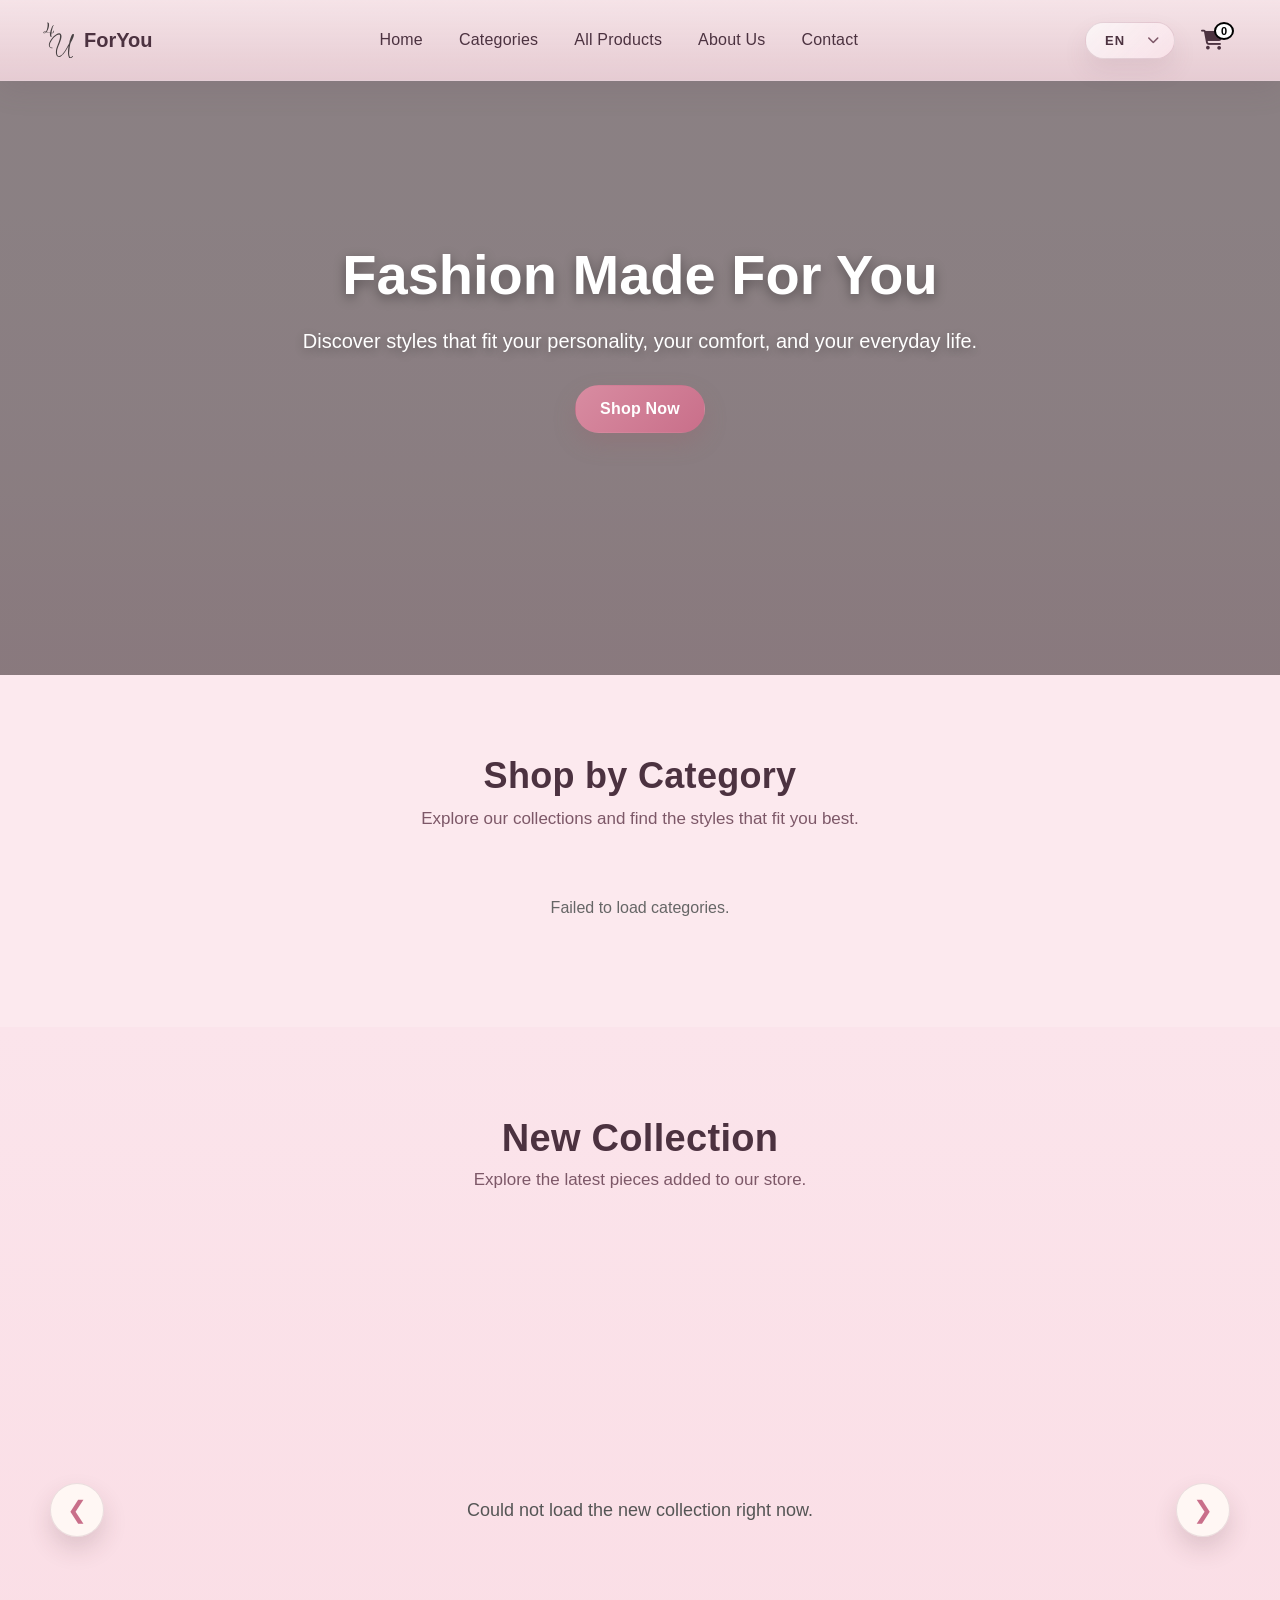
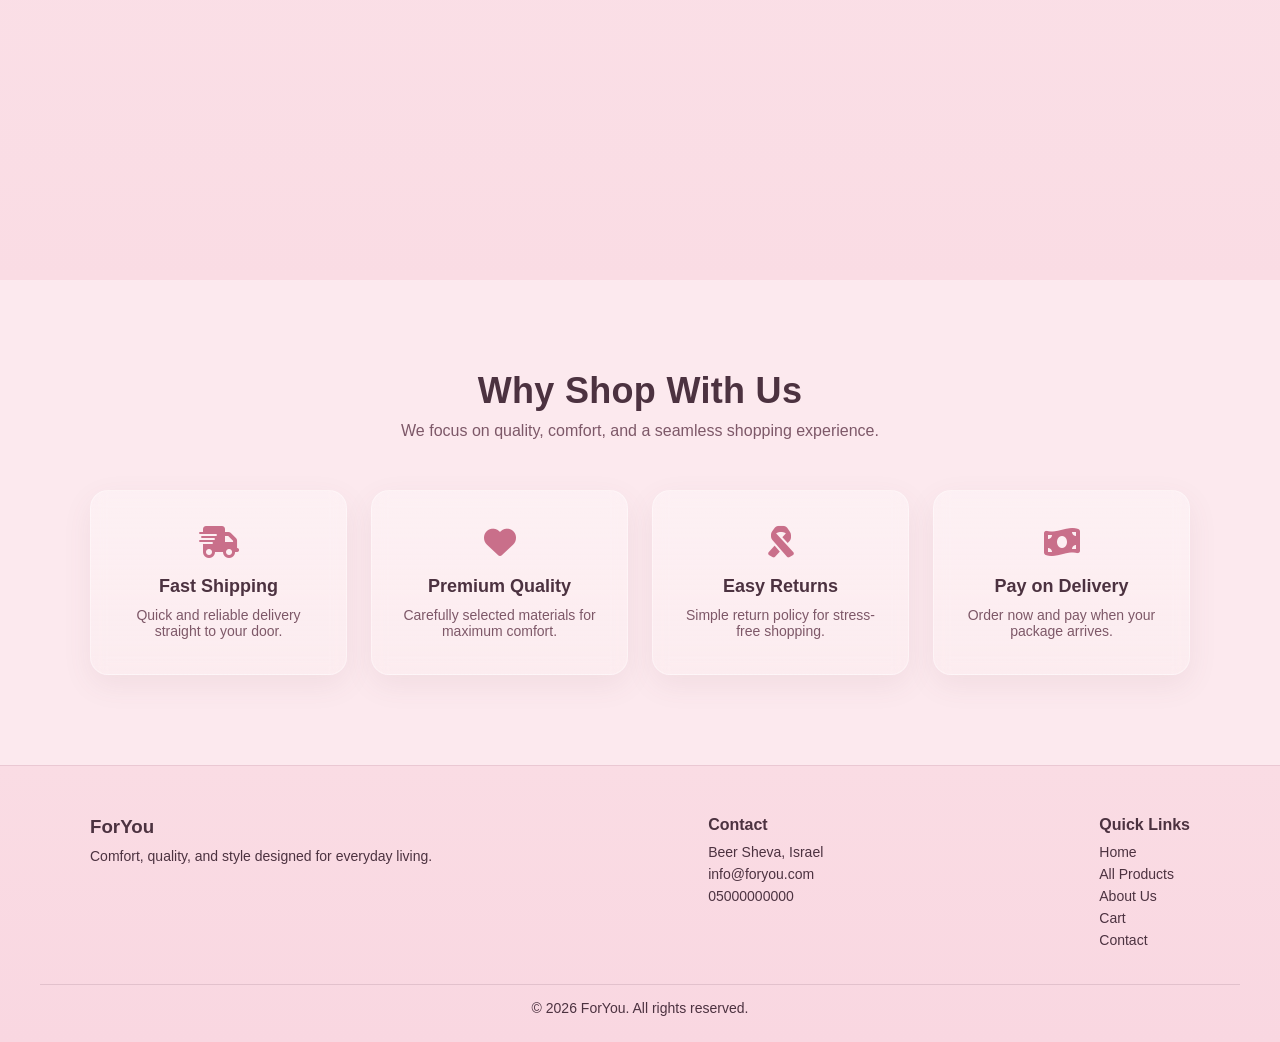
==== commit f932c1ff: "feat: add admin panel and refresh storefront docs" ====
--- a/frontend/index.html
+++ b/frontend/index.html
@@ -19,8 +19,8 @@
         <a class="logolink" href="index.html">
           <div class="nav-left">
             <img
-              src="https://upload.wikimedia.org/wikipedia/commons/a/a7/React-icon.svg"
-              alt="logo"
+              src="images/logo.svg"
+              alt="ForYou logo"
               class="logo-img"
             />
             <span class="logo-text">ForYou</span>
@@ -130,26 +130,8 @@
           <p data-i18n="exploreCollections">Explore our collections and find the styles that fit you best.</p>
         </div>
 
-        <div class="categories-grid">
-          <a href="category.html?id=1" class="category-card">
-            <img
-              src="https://picsum.photos/seed/pajama/600/700"
-              alt="Pajamas"
-            />
-            <div class="category-overlay">
-              <h3 data-i18n="pajamas">Pajamas</h3>
-            </div>
-          </a>
-
-          <a href="category.html?id=2" class="category-card">
-            <img
-              src="https://picsum.photos/seed/bedsheet/600/700"
-              alt="Bedsheets"
-            />
-            <div class="category-overlay">
-              <h3 data-i18n="bedsheets">Bedsheets</h3>
-            </div>
-          </a>
+        <div class="categories-grid" id="homepageCategoriesGrid">
+          <p class="categories-loading" data-i18n="loadingProducts">Loading products...</p>
         </div>
       </section>
 
@@ -194,7 +176,7 @@
 
         <div class="why-grid">
           <div class="why-card">
-            <i class="fa-solid fa-sparkles"></i>
+            <i class="fa-solid fa-truck-fast"></i>
             <h3 data-i18n="fastShipping">Fast Shipping</h3>
             <p data-i18n="shippingDesc">Quick and reliable delivery straight to your door.</p>
           </div>
@@ -212,7 +194,7 @@
           </div>
 
           <div class="why-card">
-            <i class="fa-solid fa-headset"></i>
+            <i class="fa-solid fa-money-bill-wave"></i>
             <h3 data-i18n="secureCheckout">Secure Checkout</h3>
             <p data-i18n="checkoutDesc">Your payment and personal data are always protected.</p>
           </div>
--- a/frontend/css/home.css
+++ b/frontend/css/home.css
@@ -66,10 +66,11 @@
 }
 
 .logo-img {
-  width: 38px;
-  height: 38px;
+  width: 36px;
+  height: 36px;
   object-fit: contain;
   display: block;
+  flex-shrink: 0;
   position: relative;
   z-index: 2000;
 }
@@ -78,6 +79,7 @@
   font-size: 20px;
   font-weight: bold;
   line-height: 1;
+  white-space: nowrap;
   position: relative;
   z-index: 2000;
 }
@@ -961,15 +963,16 @@
 
 .categories-modal-grid {
   display: grid;
-  grid-template-columns: repeat(3, 1fr);
-  gap: 22px;
+  grid-template-columns: 1fr;
+  gap: 14px;
 }
 
 .category-modal-card {
   display: flex;
   align-items: center;
-  justify-content: center;
-  min-height: 160px;
+  justify-content: flex-start;
+  min-height: 96px;
+  gap: 16px;
   text-decoration: none;
   color: #111;
   background: #fafafa;
@@ -978,8 +981,8 @@
   transition:
     transform 0.25s ease,
     box-shadow 0.25s ease;
-  padding: 20px;
-  text-align: center;
+  padding: 16px 18px;
+  text-align: left;
 }
 
 .category-modal-card:hover {
@@ -987,8 +990,21 @@
   box-shadow: 0 14px 28px rgba(0, 0, 0, 0.1);
 }
 
+.category-modal-thumb {
+  width: 74px;
+  height: 74px;
+  border-radius: 14px;
+  object-fit: cover;
+  flex-shrink: 0;
+}
+
+.category-modal-copy {
+  min-width: 0;
+}
+
 .category-modal-card h3 {
   font-size: 22px;
+  margin: 0;
 }
 
 .categories-loading,
@@ -999,12 +1015,6 @@
   font-size: 16px;
   color: #666;
   padding: 30px 10px;
-}
-
-@media (max-width: 900px) {
-  .categories-modal-grid {
-    grid-template-columns: repeat(2, 1fr);
-  }
 }
 
 @media (max-width: 600px) {
@@ -1479,6 +1489,15 @@
   text-align: center;
 }
 
+body.rtl .category-modal-card {
+  flex-direction: row-reverse;
+  text-align: right;
+}
+
+body.rtl .category-modal-copy {
+  text-align: right;
+}
+
 /* HEBREW FONT */
 
 @import url('https://fonts.googleapis.com/css2?family=Assistant:wght@300;400;500;600;700&display=swap');
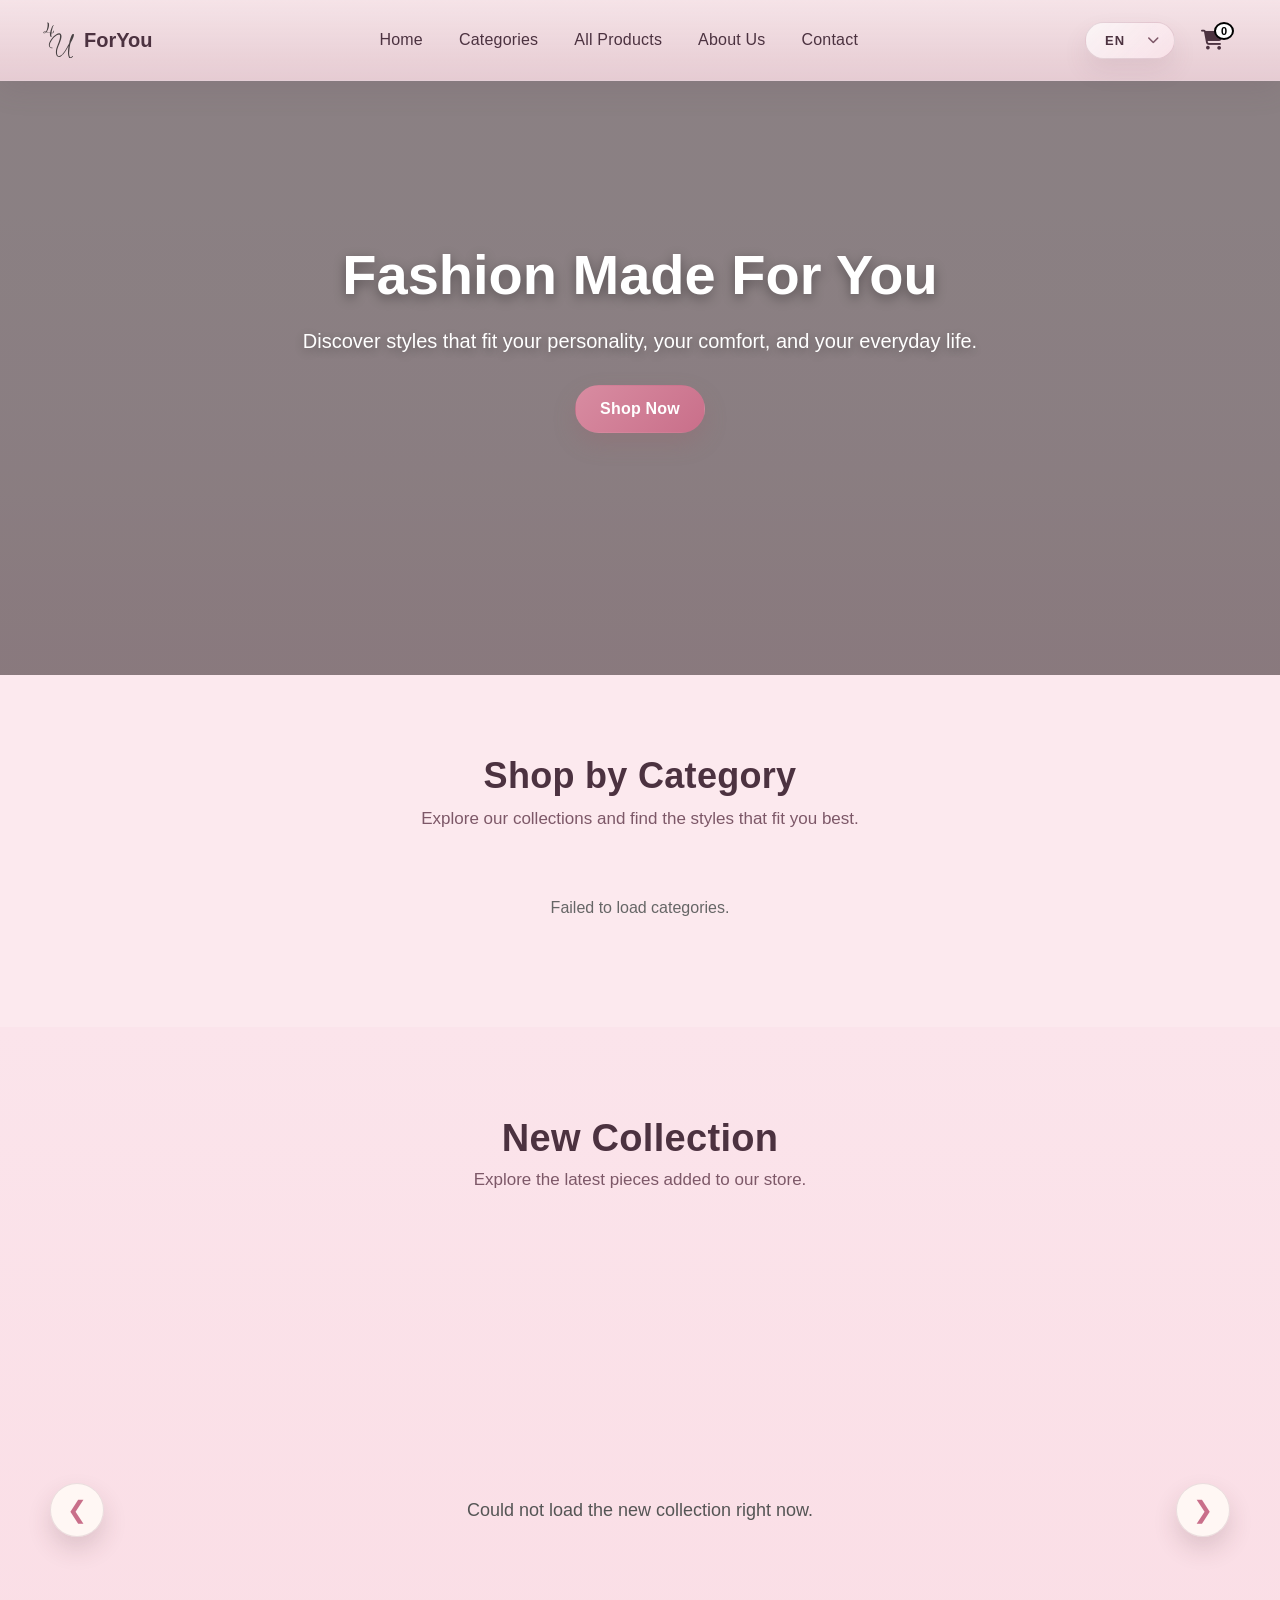
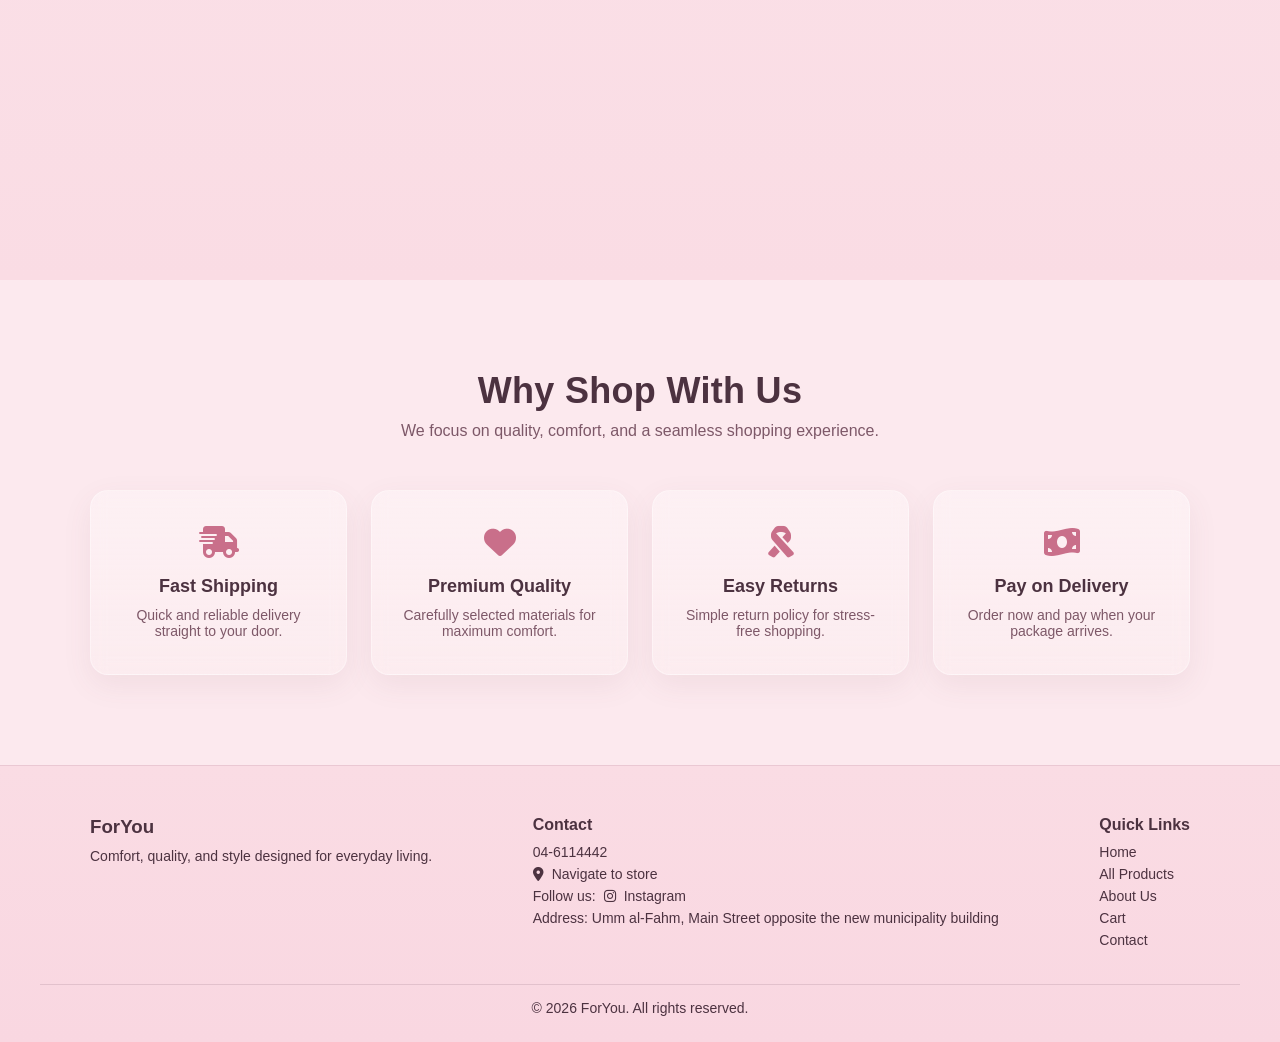
==== commit 014d0764: "Update project to newest local version" ====
--- a/frontend/index.html
+++ b/frontend/index.html
@@ -211,9 +211,21 @@
 
           <div class="footer-contact">
             <h4 data-i18n="contactInfo">Contact</h4>
-            <p data-i18n="beerSheva">Beer Sheva, Israel</p>
-            <p data-i18n="email">info@foryou.com</p>
-            <p data-i18n="phone">05000000000</p>
+            <p data-i18n="phone">04-6114442</p>
+            <p>
+              <a class="footer-icon-link" href="https://maps.app.goo.gl/8vq5so9brcvKVDfq9?g_st=iw" target="_blank" rel="noopener noreferrer">
+                <i class="fa-solid fa-location-dot" aria-hidden="true"></i>
+                <span data-i18n="navigateToStore">Navigate to store</span>
+              </a>
+            </p>
+            <p class="footer-social">
+              <span data-i18n="followUs">Follow us:</span>
+              <a class="footer-icon-link" href="https://www.instagram.com/foryou_ummelfahem/" target="_blank" rel="noopener noreferrer" aria-label="Instagram">
+                <i class="fa-brands fa-instagram" aria-hidden="true"></i>
+                <span data-i18n="instagram">Instagram</span>
+              </a>
+            </p>
+            <p><span data-i18n="addressLabel">Address:</span> <span data-i18n="storeAddress">Umm al-Fahm, Main Street opposite the new municipality building</span></p>
           </div>
 
           <div class="footer-links">
--- a/frontend/css/home.css
+++ b/frontend/css/home.css
@@ -333,7 +333,7 @@
 
   background-image:
     linear-gradient(rgba(0, 0, 0, 0.45), rgba(0, 0, 0, 0.45)),
-    url("https://images.unsplash.com/photo-1529139574466-a303027c1d8b");
+    url("https://res.cloudinary.com/dwke6xxyt/image/upload/v1774534621/hero_picture_d65171.jpg");
   background-size: cover;
   background-position: center;
   background-repeat: no-repeat;
@@ -410,10 +410,11 @@
   box-shadow: 0 2px 10px rgba(0, 0, 0, 0.2);
 }
 
-/* RTL adjustments */
-.rtl .hero-btn {
+/* Keep hero CTA layout identical across languages */
+.hero-btn {
   display: block;
-  margin: 0 auto;
+  width: fit-content;
+  margin-inline: auto;
 }
 
 /*Categories*/
@@ -443,6 +444,14 @@
   display: grid;
   grid-template-columns: repeat(4, 1fr);
   gap: 24px;
+}
+
+@media (min-width: 901px) {
+  .categories-grid > .category-card:nth-child(5):last-child {
+    grid-column: 2 / span 2;
+    justify-self: center;
+    width: calc((100% - 24px) / 2);
+  }
 }
 
 .category-card {
@@ -1065,6 +1074,28 @@
   color: #bbb;
   font-size: 14px;
   margin-bottom: 6px;
+}
+
+.footer-contact a {
+  color: inherit;
+  text-decoration: none;
+}
+
+.footer-contact a:hover {
+  text-decoration: underline;
+}
+
+.footer-icon-link {
+  display: inline-flex;
+  align-items: center;
+  gap: 8px;
+}
+
+.footer-social {
+  display: flex;
+  align-items: center;
+  gap: 8px;
+  flex-wrap: wrap;
 }
 
 .footer-links a {
@@ -1482,11 +1513,31 @@
 
 body.rtl .hero-btn,
 body.rtl .why-card,
-body.rtl .category-card,
 body.rtl .collection-card {
   margin-left: auto;
   margin-right: auto;
   text-align: center;
+}
+
+/* Category cards should fill grid on all screen sizes */
+body.rtl .category-card {
+  text-align: center;
+}
+
+/* Prevent RTL auto margins from breaking mobile grids */
+@media (max-width: 900px) {
+  body.rtl .why-card {
+    margin-left: 0;
+    margin-right: 0;
+  }
+}
+
+@media (max-width: 600px) {
+  body.rtl .why-card {
+    margin-left: 0;
+    margin-right: 0;
+    width: 100%;
+  }
 }
 
 body.rtl .category-modal-card {
@@ -1761,7 +1812,6 @@
 }
 
 /* Keep centered CTAs centered in both LTR/RTL */
-body.rtl .hero-btn,
 body.rtl .cart-btn,
 body.rtl .add-to-cart-btn {
   margin-inline: auto;
